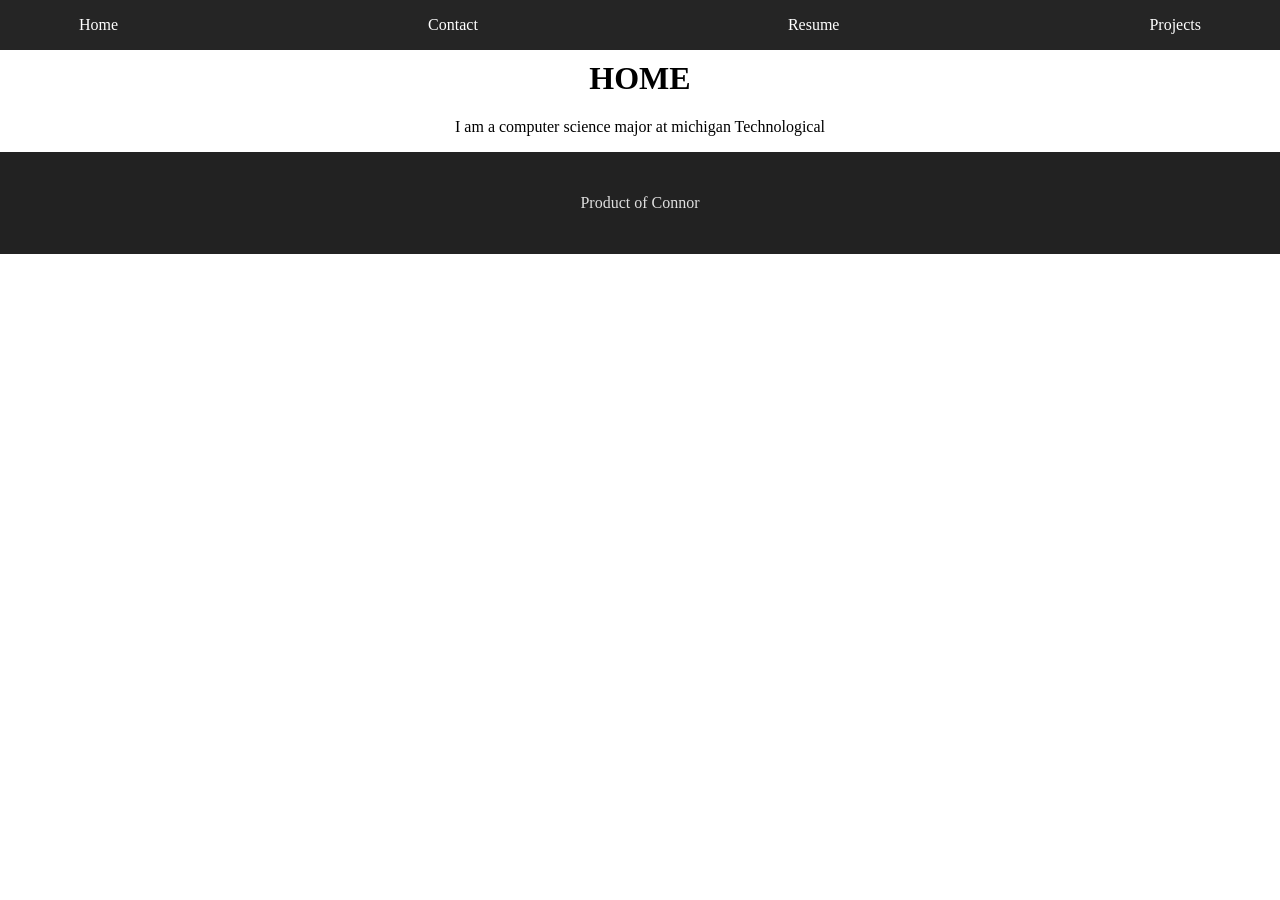
==== index.html @ dc6fc951 "placed all files in correct locations" ====
<!DOCTYPE html>
<html lang="en-US">
  <head>
    <meta charset="utf-8" />
    <meta name="author" content="Connor Fleser" />
    <meta name="description" content="Portfolio of projects for Computer Science Major: Connor Fleser. Current undergraduate student at Michigan Technological University">
    <title>Connor Fleser Home</title>
    <link rel="stylesheet" href="Stylesheet.css">
    <script src="indexJS.js" defer></script>
  </head>
  <body>
    <header>
    </header>
    <nav>
      <ul>
        <li id="navButton"><a href="index.html" title="Home">Home</a></li>
        <li id=><a href="contact/contact.html" title="Reach out">Contact</a></li>
        <li><a href="resume/resume.html" title="My resume and experience">Resume</a></li>
        <li><a href="projects/projects.html" title="My resume and experience">Projects</a></li>
      </ul>
    </nav>
    <main>
      <!-- <img src="homeBackground.png" alt="picture of HTML code"> -->
      <h1 ><b>HOME</b></h1>
      <p>I am a computer science major at michigan Technological</p>
    </main>
    <footer>
      <p>Product of Connor</p>
    </footer>
  </body>
</html>
---- Stylesheet.css ----
body{
    background-color:rgb(255, 255, 255);
    margin:0px;
    border:0px;
    padding:0px;
    -ms-overflow-style: none;
    scrollbar-width:none;
    
}

::-webkit-scrollbar{
    display:none;
}


header {
    background-color:#323e81;
    color:rgb(255, 255, 255);
    position:fixed;
    border-width:0px;
    width:100vw;

}

nav { 
    background-color:rgb(37, 37, 37);
    color:rgb(255, 255, 255);
    position:fixed;
    top:0px;
    /* border-width:0px; */
    width:100vw;
    /* border:0px; */
    list-style:none; 
    text-align:center;

}



a {
    text-decoration:none;

}

nav a{
    padding:10px 15px 10px 15px;
    border-radius: 10px;
    color: rgb(255, 255, 255);
}

nav a:hover{
    background-color:rgb(75, 75, 75)
}
nav li{
    display:inline;
    padding-left:5vw;
    padding-right:5vw;
    
}

nav ul{
    padding:0px;
    width:100vw;
    display:flex;
    justify-content:space-between;
}

main{
    margin-top:60px;
    text-align:center;
    list-style:none;
}

main ul{
    padding:0;
    width:50vw;
    display:flex;
    padding-left:20vw;
    
    /* justify-content:space-between; */
    
}

main li{
    display:inline;
    padding-left:5vw;
    padding-right:5vw;
    
}

div.download{
    box-shadow: 0px 0px 10px 2px grey;
    text-align:center;
    width:20vw;
    color:white;
    background-color:rgb(226, 226, 226);
    border-radius:5px 5px 5px 5px;
}

div a{
    color:rgb(0, 0, 0);
    
}

div.download:hover{
    background-color:rgb(218, 218, 218);
}


iframe{

    width:55vw;
    
    box-shadow: 0px 0px 20px 10px grey;
    margin-left: 22.5vw;
    margin-right:22.5vw;
    height:max-content;
    scrollbar-width:0;
    height:1100px;
    

}

img{
    width:100vw;

}

footer{
    background-color:rgb(34, 34, 34);
    color:rgb(223, 223, 223);
    padding:2vw 0vw 2vw 0vw;
    bottom:0;
    width:100vw;
    vertical-align:center;
    text-align: center;
    

}
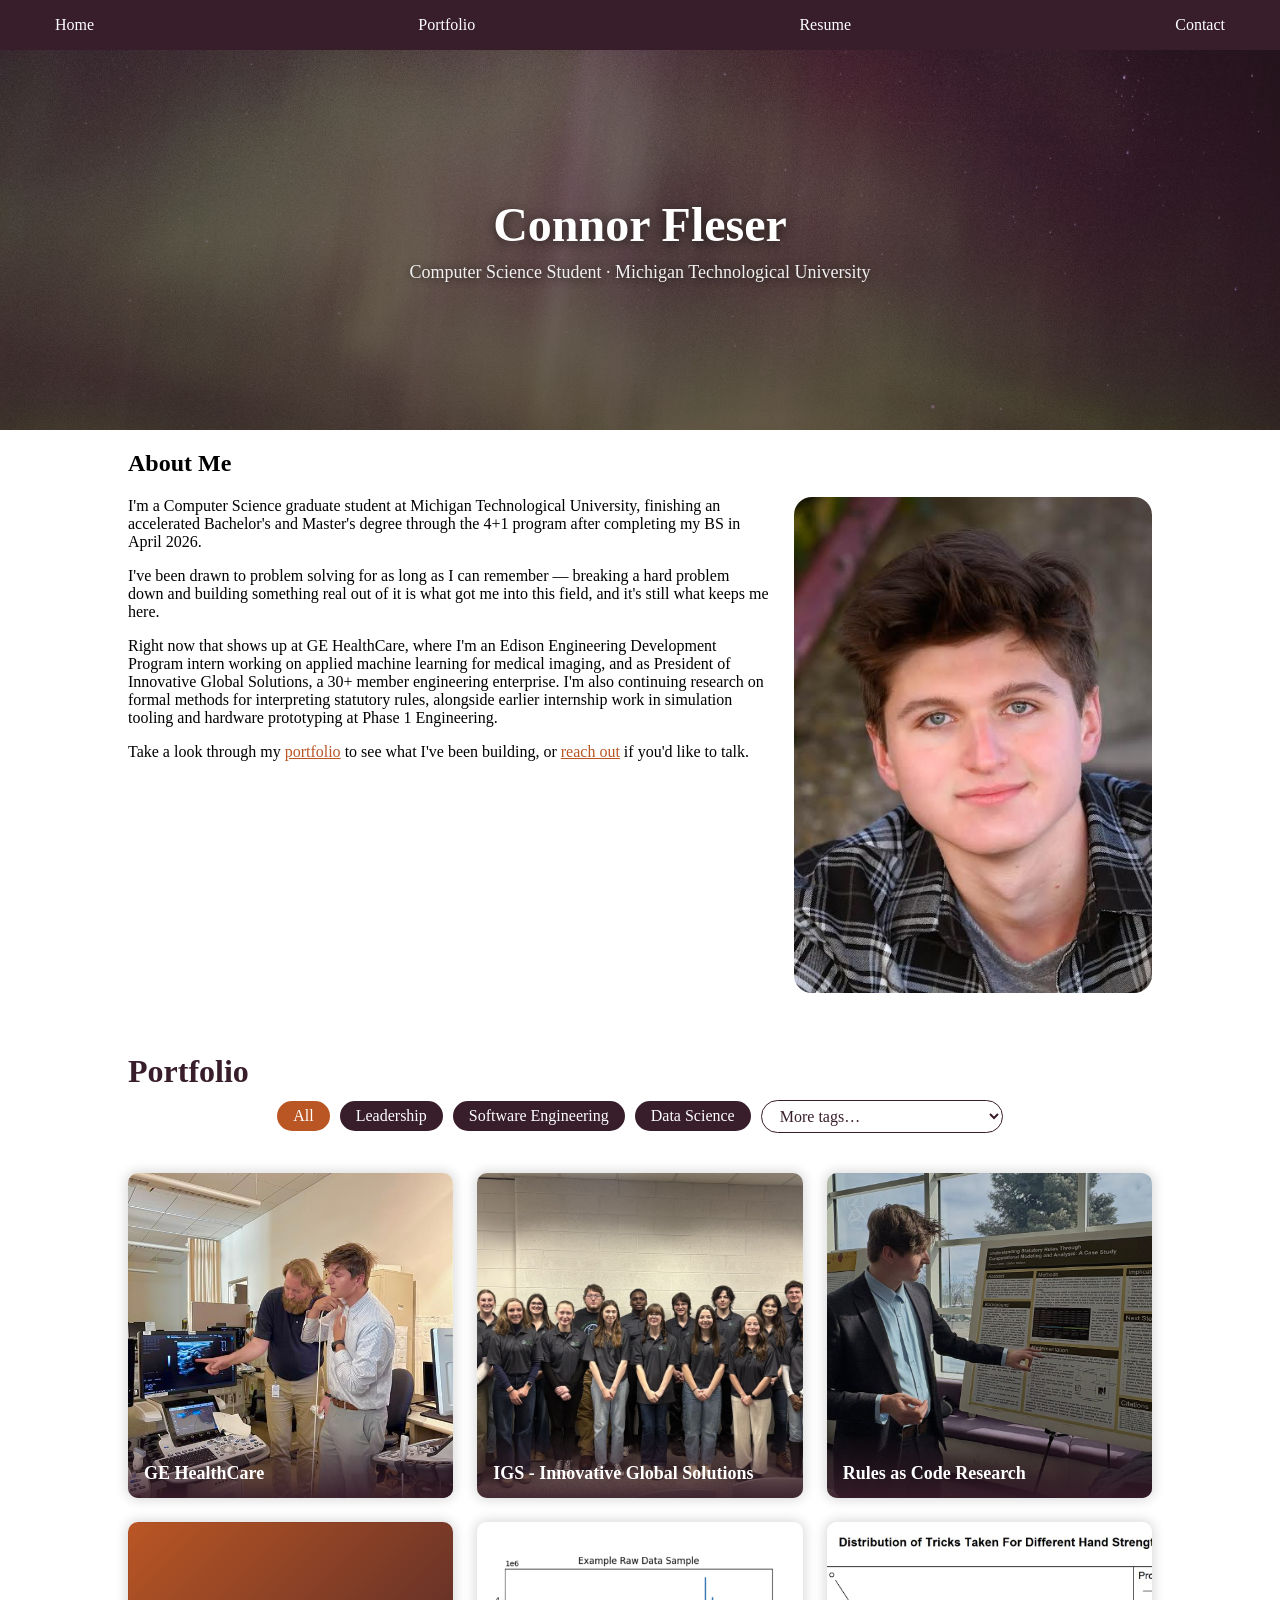
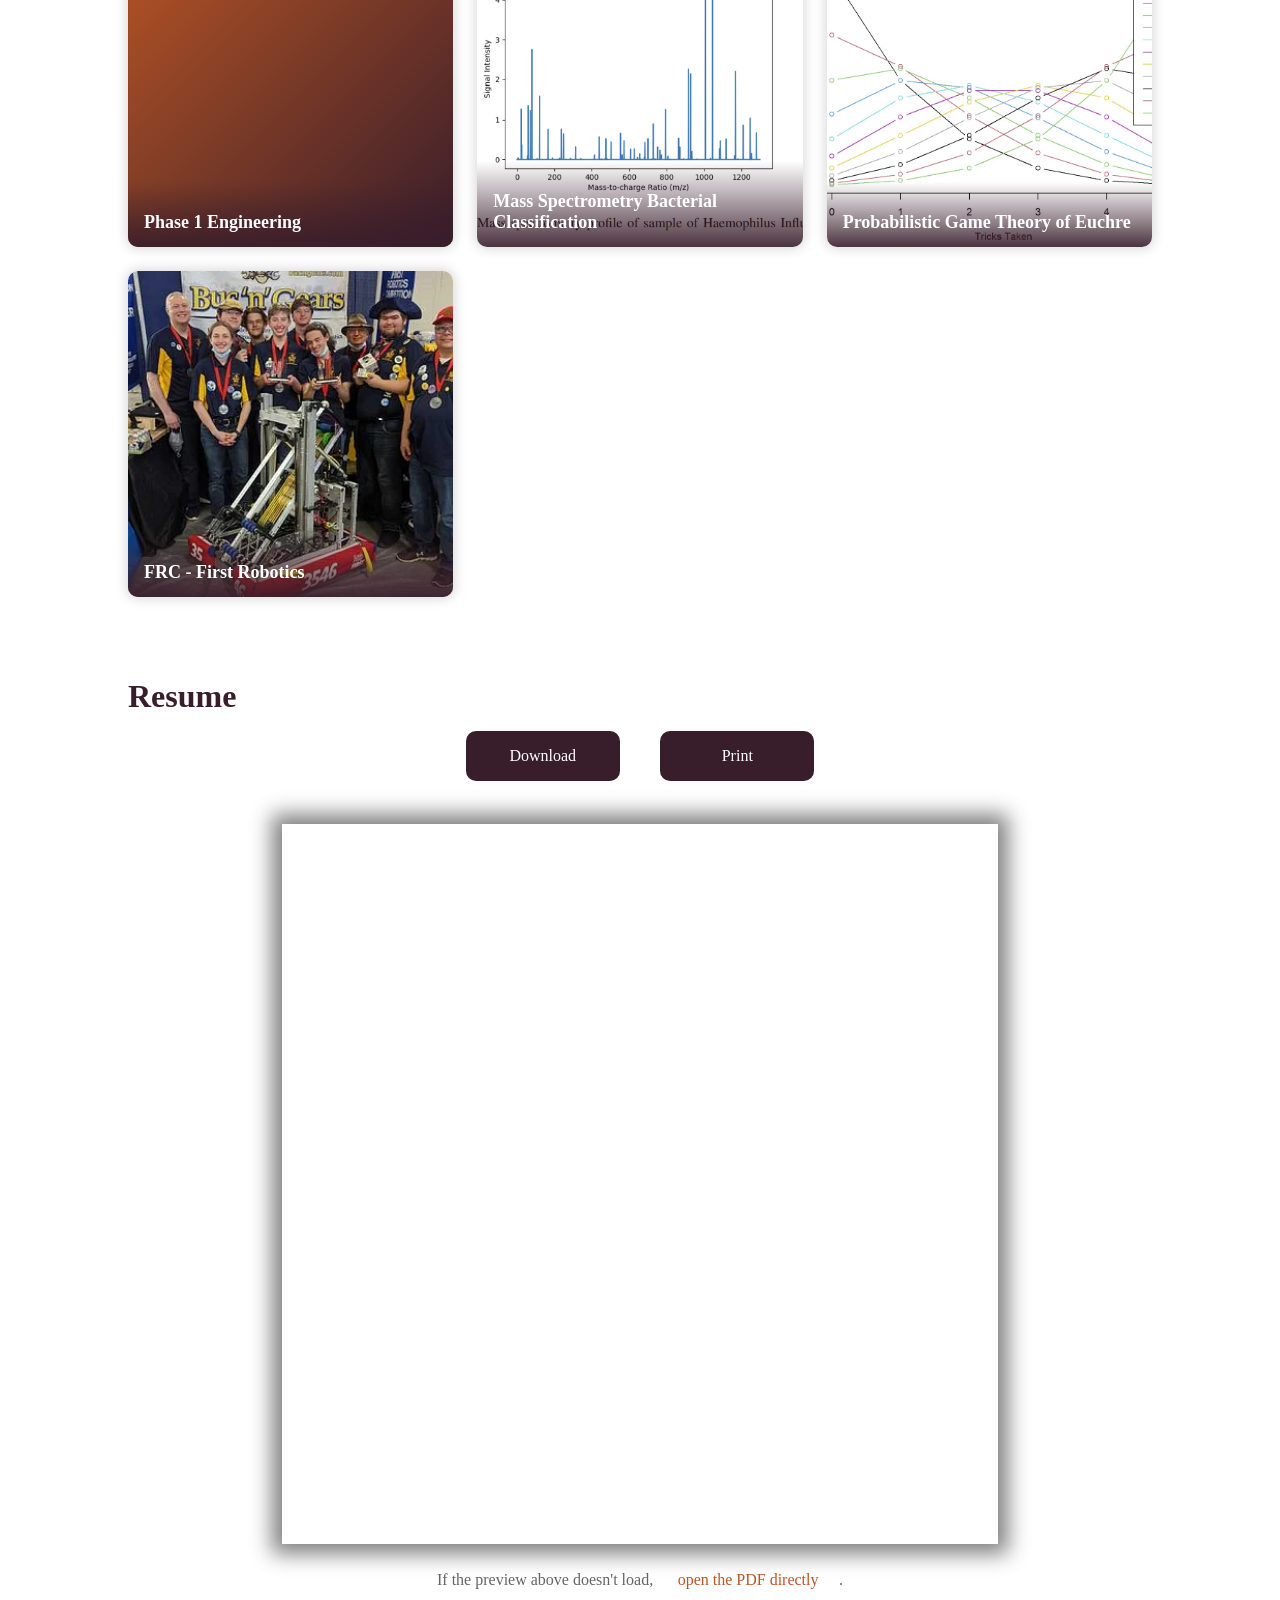
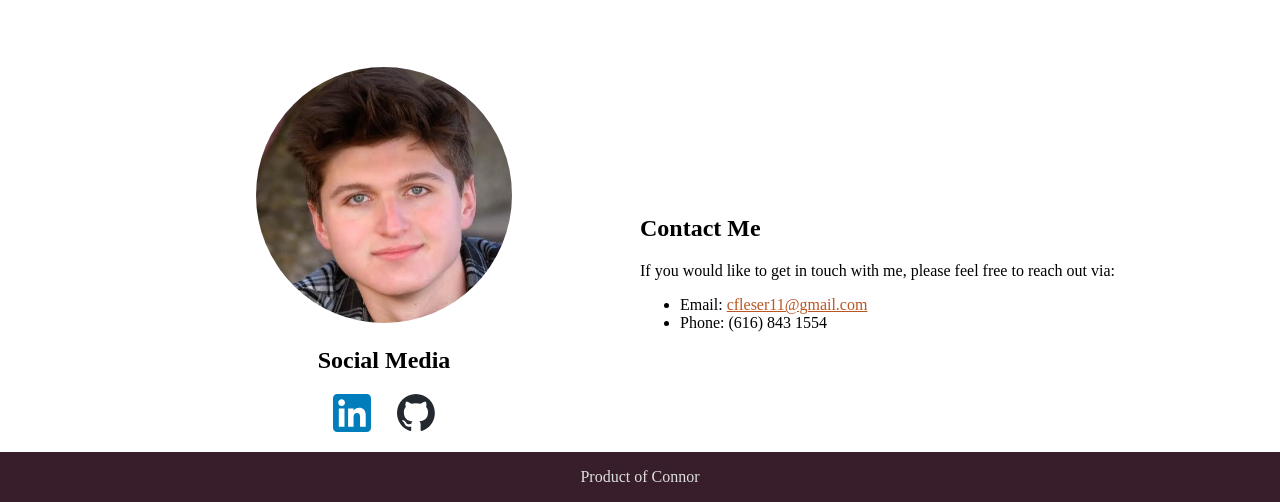
==== commit 4eae82c7: "Redesign into single-page site with filterable project grid Major overhaul on top of the initial bug" ====
--- a/index.html
+++ b/index.html
@@ -1,31 +1,114 @@
 <!DOCTYPE html>
 <html lang="en-US">
-  <head>
-    <meta charset="utf-8" />
-    <meta name="author" content="Connor Fleser" />
-    <meta name="description" content="Portfolio of projects for Computer Science Major: Connor Fleser. Current undergraduate student at Michigan Technological University">
-    <title>Connor Fleser Home</title>
-    <link rel="stylesheet" href="Stylesheet.css">
-    <script src="indexJS.js" defer></script>
-  </head>
-  <body>
-    <header>
-    </header>
-    <nav>
+
+<head>
+  <meta charset="utf-8" />
+  <meta name="viewport" content="width=device-width, initial-scale=1" />
+  <meta name="author" content="Connor Fleser" />
+  <meta name="description" content="Personal portfolio site for Connor Fleser, a Computer Science graduate student at Michigan Technological University, showcasing software engineering, machine learning, and research projects." />
+  <meta name="google-site-verification" content="c_oN0fYdQOgX3zfJrav4MjXg7mTwmKVMsnmQQGpclFg" />
+  <title>Connor Fleser | Portfolio</title>
+  <link rel="icon" href="images/logo.png" type="image/png">
+  <link rel="stylesheet" href="styles/variables.css">
+  <link rel="stylesheet" href="styles/main.css">
+  <link rel="stylesheet" href="styles/home.css">
+  <link rel="stylesheet" href="styles/portfolio.css">
+  <link rel="stylesheet" href="styles/resume.css">
+  <link rel="stylesheet" href="styles/contact.css">
+  <script src="components/header.js" type="text/javascript" defer></script>
+  <script src="components/footer.js" type="text/javascript" defer></script>
+  <script src="components/scrollReveal.js" defer></script>
+  <script src="portfolio/portfolioJS.js" defer></script>
+</head>
+
+<body>
+  <header-component></header-component>
+  <section class="hero">
+    <div class="hero-content">
+      <h1>Connor Fleser</h1>
+      <p class="hero-tagline">Computer Science Student &middot; Michigan Technological University</p>
+    </div>
+  </section>
+  <div class="page-content">
+    <section id="home">
+      <div id="home-text" class="reveal">
+        <h2>About Me</h2>
+
+        <div id="home-img">
+          <img src="images/portrait.jpeg" alt="Portrait of Connor Fleser">
+        </div>
+
+        <p>I'm a Computer Science graduate student at Michigan Technological University, finishing an
+          accelerated Bachelor's and Master's degree through the 4+1 program after completing my BS in
+          April 2026.</p>
+
+        <p>I've been drawn to problem solving for as long as I can remember &mdash; breaking a hard problem
+          down and building something real out of it is what got me into this field, and it's still what
+          keeps me here.</p>
+
+        <p>Right now that shows up at GE HealthCare, where I'm an Edison Engineering Development Program
+          intern working on applied machine learning for medical imaging, and as President of Innovative
+          Global Solutions, a 30+ member engineering enterprise. I'm also continuing research on formal
+          methods for interpreting statutory rules, alongside earlier internship work in simulation
+          tooling and hardware prototyping at Phase 1 Engineering.</p>
+
+        <p>Take a look through my <a href="#portfolio">portfolio</a> to see what I've been building, or
+          <a href="#contact">reach out</a> if you'd like to talk.</p>
+      </div>
+    </section>
+
+    <section id="portfolio">
+      <h1 class="reveal">Portfolio</h1>
+      <div id="portfolio-filters"></div>
+      <div id="portfolio-grid"></div>
+    </section>
+
+    <section id="resume">
+      <h1 class="reveal">Resume</h1>
       <ul>
-        <li id="navButton"><a href="index.html" title="Home">Home</a></li>
-        <li id=><a href="contact/contact.html" title="Reach out">Contact</a></li>
-        <li><a href="resume/resume.html" title="My resume and experience">Resume</a></li>
-        <li><a href="projects/projects.html" title="My resume and experience">Projects</a></li>
+        <a href="resume/FleserConnorResume.pdf" download><li><p>Download</p></li></a>
+        <a href="resume/FleserConnorResume.pdf"><li><p>Print</p></li></a>
       </ul>
-    </nav>
-    <main>
-      <!-- <img src="homeBackground.png" alt="picture of HTML code"> -->
-      <h1 ><b>HOME</b></h1>
-      <p>I am a computer science major at michigan Technological</p>
-    </main>
-    <footer>
-      <p>Product of Connor</p>
-    </footer>
-  </body>
-</html>+      <iframe src="resume/FleserConnorResume.pdf" title="Connor Fleser's resume"></iframe>
+      <p class="resume-fallback">If the preview above doesn't load, <a href="resume/FleserConnorResume.pdf">open the PDF directly</a>.</p>
+    </section>
+
+    <section id="contact">
+      <div id="contact-left" class="reveal">
+        <img src="images/portrait-contact.jpeg" id="contact-img" alt="Portrait of Connor Fleser">
+        <div id="media">
+          <h2>Social Media</h2>
+          <ul class="media">
+            <li class="media"><a href="https://www.linkedin.com/in/connor-fleser/"><img src="images/linkedin.svg" alt="Linkedin" class="media"></a></li>
+            <li class="media"><a href="https://github.com/Fleser11"><img src="images/github.svg" alt="Github" class="media"></a></li>
+          </ul>
+        </div>
+      </div>
+      <div id="contact-right" class="reveal">
+        <h2>Contact Me</h2>
+        <p>If you would like to get in touch with me, please feel free to reach out via:</p>
+        <ul>
+          <li>Email: <a href="mailto:cfleser11@gmail.com">cfleser11@gmail.com</a></li>
+          <li>Phone: (616) 843 1554</li>
+        </ul>
+      </div>
+    </section>
+  </div>
+  <footer-component></footer-component>
+
+  <div id="portfolio-modal" class="portfolio-modal" hidden>
+    <div class="portfolio-modal-backdrop"></div>
+    <div class="portfolio-modal-panel">
+      <button class="portfolio-modal-close" aria-label="Close">&times;</button>
+      <div class="portfolio-modal-content"></div>
+    </div>
+  </div>
+
+  <script>
+    document.addEventListener("DOMContentLoaded", () => {
+      loadEntries();
+    });
+  </script>
+</body>
+
+</html>
--- a/styles/variables.css
+++ b/styles/variables.css
@@ -0,0 +1,18 @@
+:root {
+    /* Brand palette */
+    --color-cream: #fcde9c;
+    --color-orange: #ffa552;
+    --color-rust: #ba5624;
+    --color-plum: #381d2a;
+    --color-sage: #c4d6b0;
+
+    /* Semantic roles */
+    --color-dark: var(--color-plum);
+    --color-primary: var(--color-rust);
+    --color-primary-hover: var(--color-orange);
+    --color-accent-light: var(--color-cream);
+    --color-accent-soft: var(--color-sage);
+    --text-color: var(--color-plum);
+
+    --bar-color: var(--color-plum);
+}
--- a/styles/main.css
+++ b/styles/main.css
@@ -0,0 +1,117 @@
+html {
+    scroll-behavior: smooth;
+}
+
+html, body{
+    background-color:rgb(255, 255, 255);
+    margin:0px;
+    border:0px;
+    padding:0px;
+    -ms-overflow-style: none;
+    scrollbar-width:none;
+    height: 100%;
+    display: flex;
+    flex-direction: column;
+}
+
+::-webkit-scrollbar{
+    display:none;
+}
+
+header-component {
+    display: block;
+}
+
+footer-component {
+    display: block;
+}
+
+
+.page-content {
+    flex: 1;
+    display: flex;
+    flex-direction: column;
+}
+
+.page-content > section {
+    justify-content: flex-start;
+    display: flex;
+    list-style: none;
+    padding-left: 10vw;
+    padding-right: 10vw;
+    width: 80vw;
+    scroll-margin-top: 70px;
+}
+
+h1{
+    font-size: 32px;
+    margin: 0;
+    padding: 0;
+    color: var(--text-color);
+}
+
+a {
+    color: var(--color-rust);
+}
+
+@keyframes fade-in-up {
+    from {
+        opacity: 0;
+        transform: translateY(16px);
+    }
+    to {
+        opacity: 1;
+        transform: translateY(0);
+    }
+}
+
+.reveal {
+    opacity: 0;
+    transform: translateY(24px);
+    transition: opacity 0.6s ease, transform 0.6s ease;
+}
+
+.reveal.visible {
+    opacity: 1;
+    transform: translateY(0);
+}
+
+@media (prefers-reduced-motion: reduce) {
+    html {
+        scroll-behavior: auto;
+    }
+
+    *, *::before, *::after {
+        animation: none !important;
+        transition-duration: 0.001ms !important;
+    }
+
+    .reveal {
+        opacity: 1 !important;
+        transform: none !important;
+    }
+}
+
+/* main ul{
+    padding:0;
+    width:50vw;s
+    display:flex;
+    padding-left:20vw;
+
+    /* justify-content:space-between; 
+    
+} 
+
+main li{
+    display:inline;
+    padding-left:5vw;
+    padding-right:5vw;
+    
+} */
+
+
+
+
+
+
+
--- a/styles/home.css
+++ b/styles/home.css
@@ -0,0 +1,59 @@
+
+.hero {
+    width: 100vw;
+    min-height: 380px;
+    display: flex;
+    align-items: center;
+    justify-content: center;
+    text-align: center;
+    background-image:
+        linear-gradient(rgba(56, 29, 42, 0.55), rgba(56, 29, 42, 0.70)),
+        url("../images/aurora-banner.jpeg");
+    background-size: cover;
+    background-position: center;
+    box-sizing: border-box;
+    padding: 2rem 1rem;
+}
+
+.hero-content {
+    animation: fade-in-up 0.8s ease both;
+}
+
+.hero-content h1 {
+    margin: 0 0 10px 0;
+    font-size: 48px;
+    color: white;
+    text-shadow: 0 2px 12px rgba(0, 0, 0, 0.6);
+}
+
+.hero-tagline {
+    margin: 0;
+    font-size: 18px;
+    color: rgb(240, 240, 240);
+    text-shadow: 0 1px 8px rgba(0, 0, 0, 0.6);
+}
+
+#home {
+    display: block;
+}
+
+h1 {
+    margin: 4% 0 0 0;
+}
+
+#home-text {
+    text-align: left;
+}
+
+#home-img {
+    float: right;
+    width: 35%;
+    margin: 0 0 15px 25px;
+}
+
+#home-img img {
+    width: 100%;
+    height: auto;
+    border-radius: 2vh;
+}
+
--- a/styles/portfolio.css
+++ b/styles/portfolio.css
@@ -0,0 +1,239 @@
+#portfolio {
+    flex-direction: column;
+}
+
+#portfolio-filters {
+    margin: 10px 0 30px 0;
+}
+
+.filter-chip-row {
+    display: flex;
+    flex-wrap: wrap;
+    gap: 10px;
+    justify-content: center;
+    align-items: center;
+    margin-bottom: 10px;
+}
+
+.active-extra-row {
+    display: flex;
+    flex-wrap: wrap;
+    gap: 8px;
+    justify-content: center;
+}
+
+.filter-chip {
+    font: inherit;
+    padding: 6px 16px;
+    border-radius: 20px;
+    border: none;
+    background-color: var(--color-plum);
+    color: white;
+    cursor: pointer;
+    transition: background-color 0.2s ease, transform 0.15s ease;
+}
+
+.filter-chip:hover {
+    background-color: var(--color-rust);
+    transform: translateY(-1px);
+}
+
+.filter-chip.active {
+    background-color: var(--color-rust);
+}
+
+.filter-chip.removable {
+    display: inline-flex;
+    align-items: center;
+    gap: 6px;
+}
+
+.remove-x {
+    font-weight: bold;
+}
+
+.filter-dropdown {
+    font: inherit;
+    padding: 6px 14px;
+    border-radius: 20px;
+    border: 1px solid var(--color-plum);
+    background-color: white;
+    color: var(--color-plum);
+    cursor: pointer;
+}
+
+#portfolio-grid {
+    display: grid;
+    grid-template-columns: repeat(3, 1fr);
+    gap: 24px;
+    padding-bottom: 40px;
+}
+
+@media (max-width: 900px) {
+    #portfolio-grid {
+        grid-template-columns: repeat(2, 1fr);
+    }
+}
+
+@media (max-width: 600px) {
+    #portfolio-grid {
+        grid-template-columns: 1fr;
+    }
+}
+
+.portfolio-card {
+    position: relative;
+    aspect-ratio: 1 / 1;
+    font: inherit;
+    text-align: left;
+    background: none;
+    border: none;
+    border-radius: 10px;
+    box-shadow: 0px 0px 12px 2px rgba(0, 0, 0, 0.15);
+    cursor: pointer;
+    overflow: hidden;
+    padding: 0;
+    transition: transform 0.15s ease, box-shadow 0.15s ease;
+    animation: fade-in-up 0.5s ease both;
+}
+
+.portfolio-card:hover {
+    transform: translateY(-4px);
+    box-shadow: 0px 6px 20px 2px rgba(0, 0, 0, 0.3);
+}
+
+.portfolio-card-media {
+    position: absolute;
+    inset: 0;
+    background-size: cover;
+    background-position: center;
+    transition: transform 0.3s ease;
+}
+
+.portfolio-card:hover .portfolio-card-media {
+    transform: scale(1.05);
+}
+
+.portfolio-card-placeholder {
+    background-image: linear-gradient(135deg, var(--color-rust) 0%, var(--color-plum) 100%);
+}
+
+.portfolio-card-title {
+    position: absolute;
+    left: 0;
+    right: 0;
+    bottom: 0;
+    padding: 30px 16px 14px 16px;
+    font-weight: bold;
+    font-size: 18px;
+    color: white;
+    background: linear-gradient(to top, rgba(56, 29, 42, 0.9) 0%, rgba(56, 29, 42, 0) 100%);
+}
+
+.portfolio-modal {
+    position: fixed;
+    inset: 0;
+    z-index: 100;
+    display: flex;
+    align-items: center;
+    justify-content: center;
+    opacity: 0;
+    transition: opacity 0.2s ease;
+}
+
+.portfolio-modal.open {
+    opacity: 1;
+}
+
+.portfolio-modal[hidden] {
+    display: none;
+}
+
+.portfolio-modal-backdrop {
+    position: absolute;
+    inset: 0;
+    background: rgba(0, 0, 0, 0.6);
+}
+
+.portfolio-modal-panel {
+    position: relative;
+    display: flex;
+    flex-direction: column;
+    background: white;
+    max-width: 700px;
+    width: 90vw;
+    max-height: 85vh;
+    border-radius: 10px;
+    padding: 40px 4% 3% 4%;
+    box-shadow: 0px 0px 30px 5px rgba(0, 0, 0, 0.4);
+    box-sizing: border-box;
+    transform: scale(0.96);
+    transition: transform 0.2s ease;
+}
+
+.portfolio-modal.open .portfolio-modal-panel {
+    transform: scale(1);
+}
+
+.portfolio-modal-close {
+    position: absolute;
+    top: 8px;
+    right: 16px;
+    z-index: 2;
+    font-size: 28px;
+    line-height: 1;
+    background: none;
+    border: none;
+    cursor: pointer;
+    color: var(--color-plum);
+    transition: color 0.15s ease;
+}
+
+.portfolio-modal-close:hover {
+    color: var(--color-rust);
+}
+
+.portfolio-modal-content {
+    flex: 1 1 auto;
+    min-height: 0;
+    overflow-y: auto;
+}
+
+body.modal-open {
+    overflow: hidden;
+}
+
+.portfolio-body img {
+    max-width: 100%;
+}
+
+.tag-list,
+.link-list {
+    list-style: none;
+    display: flex;
+    flex-wrap: wrap;
+    margin: 0;
+    padding-inline-start: 0px;
+}
+
+.tag-list li,
+.link-list li {
+    padding: 2px 10px;
+    margin: 2px 5px 2px 0;
+    border-radius: 20px;
+    background-color: var(--color-plum);
+    color: white;
+}
+
+.link-list li {
+    background-color: var(--color-rust);
+}
+
+.link-list a {
+    text-decoration: none;
+    color: white;
+}
+
+.no-links {
+    color: rgb(100, 100, 100);
+}
--- a/styles/resume.css
+++ b/styles/resume.css
@@ -0,0 +1,51 @@
+#resume {
+    flex-direction: column;
+}
+
+#resume iframe {
+    width: 70%;
+    height: 80vh;
+    margin: 3vh auto;
+    box-shadow: 0px 0px 20px 10px grey;
+    border: none;
+    display: block;
+}
+
+#resume .resume-fallback {
+    text-align: center;
+    margin: 0 0 3vh 0;
+    color: rgb(100, 100, 100);
+}
+
+#resume ul {
+    list-style: none;
+    display: flex;
+    justify-content: center;
+    padding-inline-start: 0;
+}
+
+#resume li {
+    background-color: var(--bar-color);
+    width: 12vw;
+    border-radius: 10px;
+    text-align: center;
+    align-content: center;
+}
+
+#resume a {
+    margin: 0 2% 0 2%;
+    text-decoration: none;
+}
+
+#resume a li {
+    text-decoration: none;
+    color: white;
+}
+
+#resume a li:hover {
+    background-color: var(--color-rust);
+}
+
+#resume a li:active {
+    background-color: var(--color-orange);
+}
--- a/styles/contact.css
+++ b/styles/contact.css
@@ -0,0 +1,48 @@
+/* 
+main{
+    justify-content:space-between;
+    
+} */
+
+#contact-left{
+    width: 50%;
+}
+
+#contact-left #contact-img{
+    border-radius: 50%;
+    width: 50%;
+    margin: 10% 25% 0 25%;
+
+}
+
+#contact-left #media{
+    /* display:flex; */
+    text-align: center;
+    align-content: center;
+}
+
+
+#contact-left #media ul{
+    list-style-type: none;
+    padding: 0;
+    display: flex;
+    /* margin: 25%; */
+    justify-content: center;
+}
+
+#contact-left #media li{
+    padding: 0 1vw 0 1vw ;
+}
+
+
+
+#contact-left #media img{
+    width: 3vw;
+
+}
+
+#contact-right{
+
+    width: 50%;
+    margin-top: 20vh;
+}
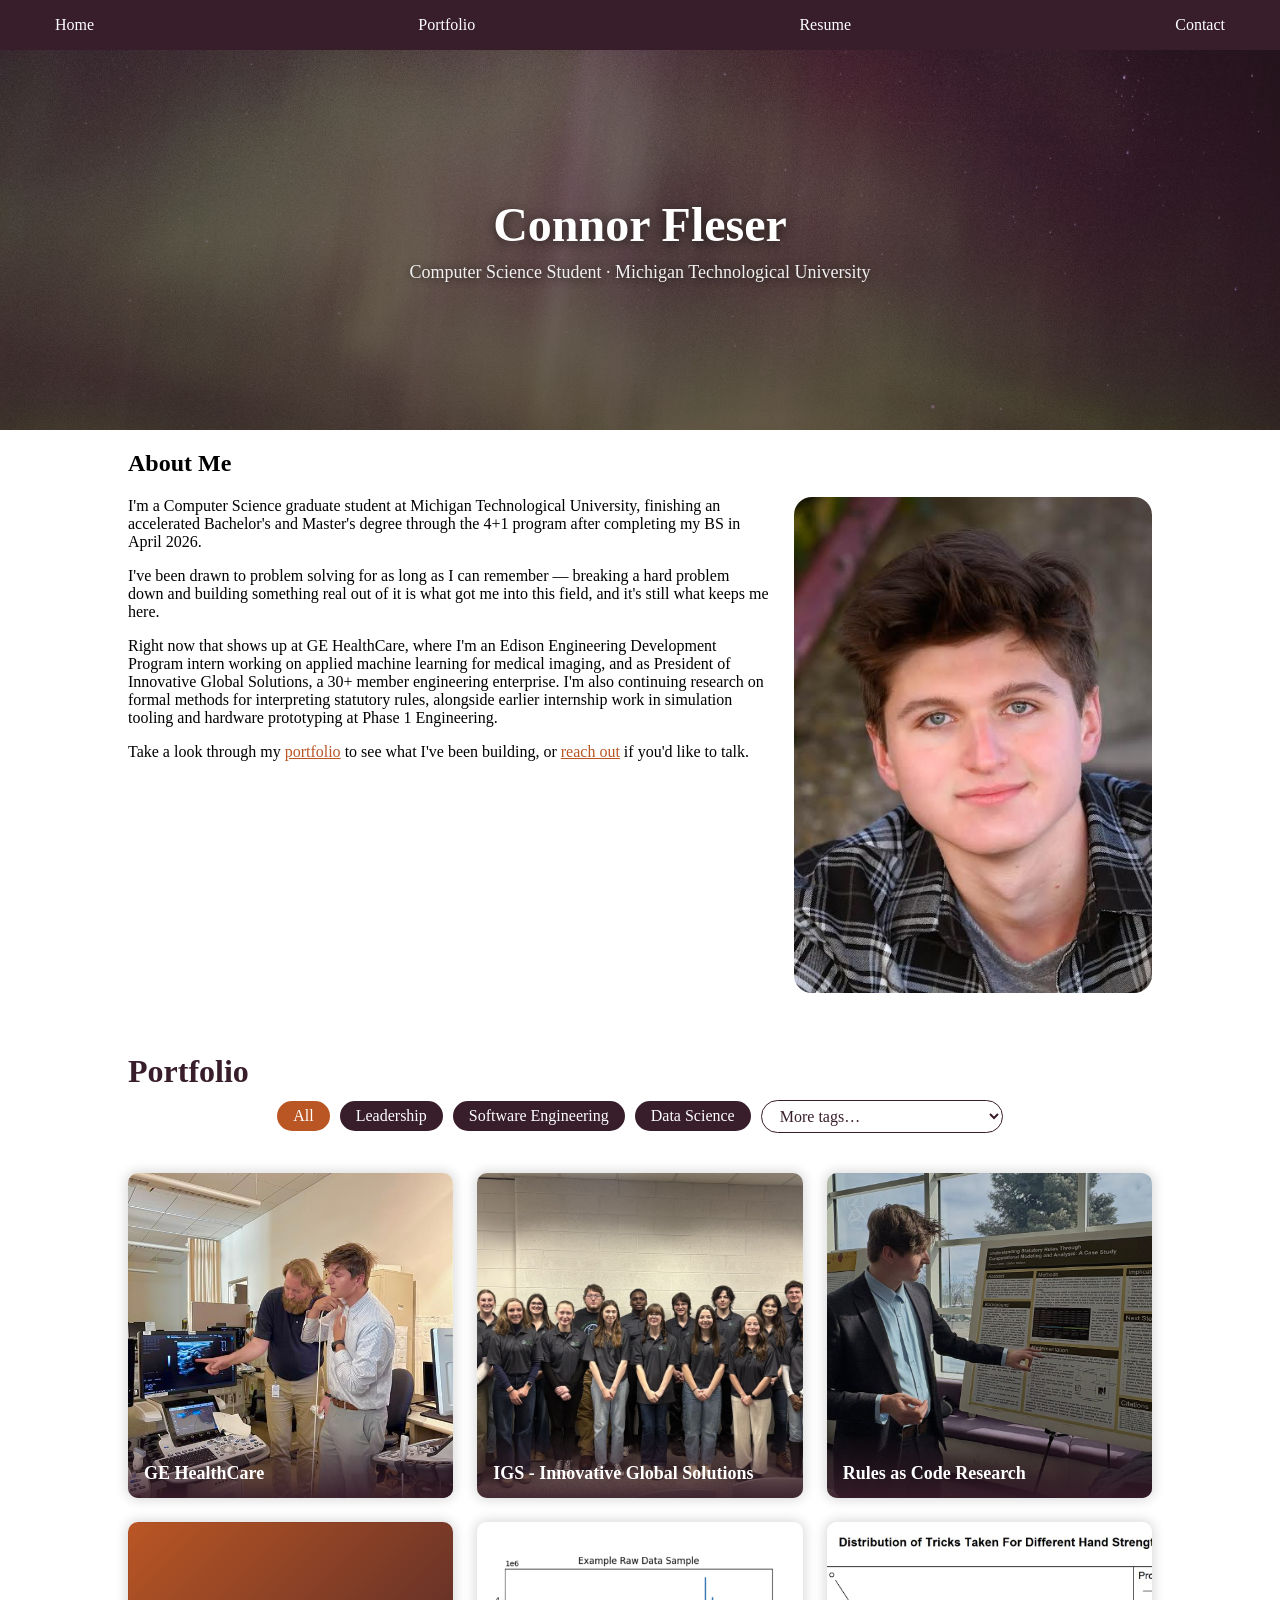
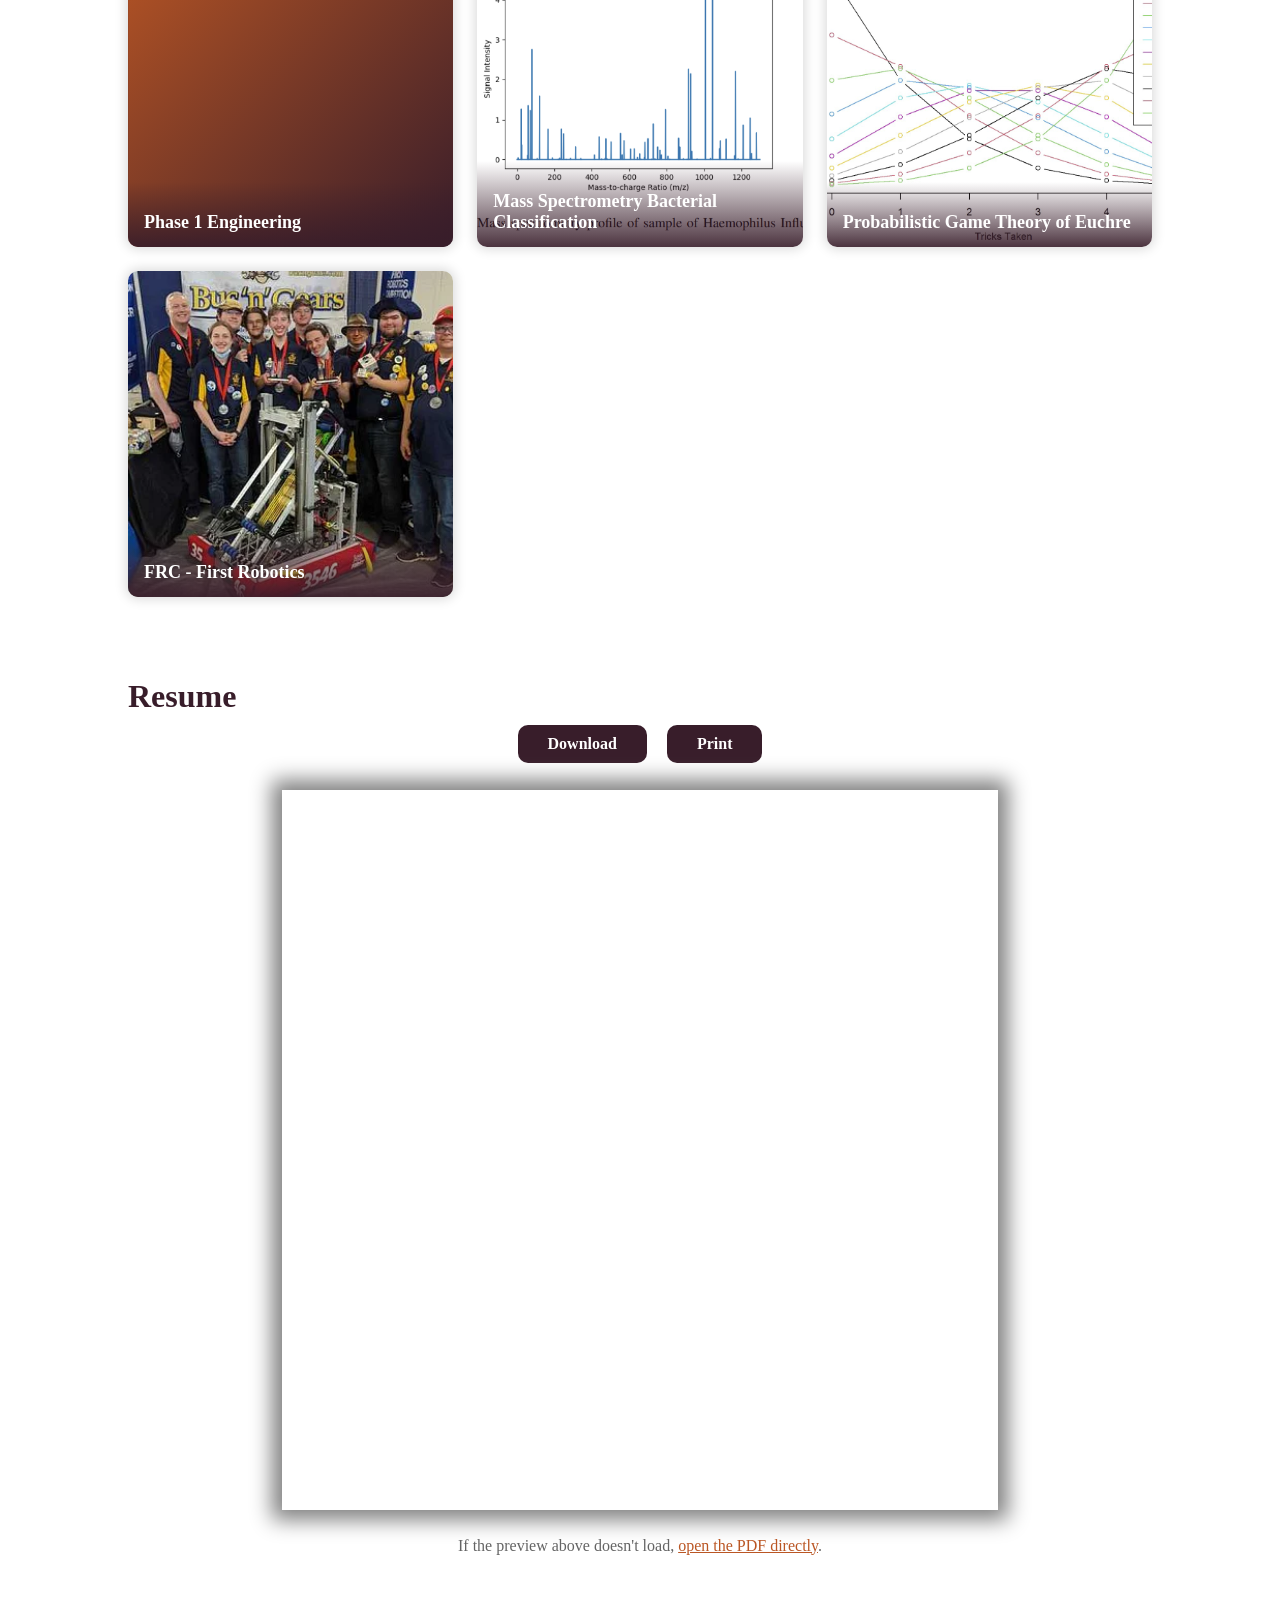
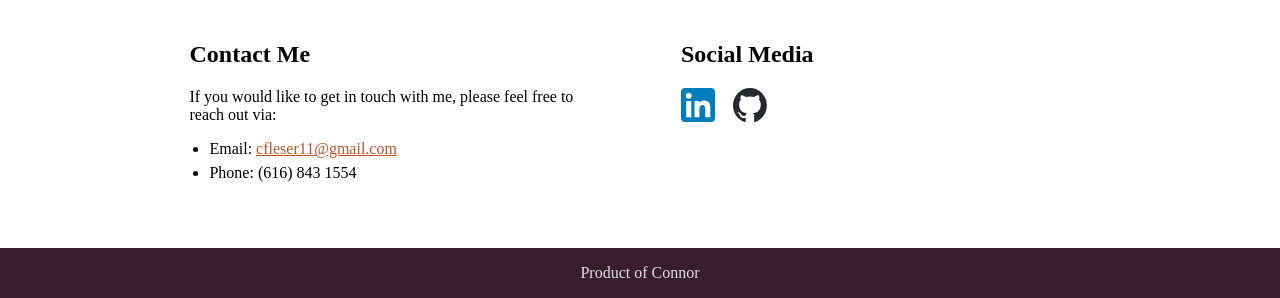
==== commit 93dd47d8: "cleaned up some display bugs" ====
--- a/index.html
+++ b/index.html
@@ -65,31 +65,28 @@
 
     <section id="resume">
       <h1 class="reveal">Resume</h1>
-      <ul>
-        <a href="resume/FleserConnorResume.pdf" download><li><p>Download</p></li></a>
-        <a href="resume/FleserConnorResume.pdf"><li><p>Print</p></li></a>
-      </ul>
+      <div class="resume-actions">
+        <a href="resume/FleserConnorResume.pdf" download class="resume-btn">Download</a>
+        <a href="resume/FleserConnorResume.pdf" target="_blank" rel="noopener" class="resume-btn">Print</a>
+      </div>
       <iframe src="resume/FleserConnorResume.pdf" title="Connor Fleser's resume"></iframe>
       <p class="resume-fallback">If the preview above doesn't load, <a href="resume/FleserConnorResume.pdf">open the PDF directly</a>.</p>
     </section>
 
     <section id="contact">
-      <div id="contact-left" class="reveal">
-        <img src="images/portrait-contact.jpeg" id="contact-img" alt="Portrait of Connor Fleser">
-        <div id="media">
-          <h2>Social Media</h2>
-          <ul class="media">
-            <li class="media"><a href="https://www.linkedin.com/in/connor-fleser/"><img src="images/linkedin.svg" alt="Linkedin" class="media"></a></li>
-            <li class="media"><a href="https://github.com/Fleser11"><img src="images/github.svg" alt="Github" class="media"></a></li>
-          </ul>
-        </div>
-      </div>
-      <div id="contact-right" class="reveal">
+      <div id="contact-info" class="reveal">
         <h2>Contact Me</h2>
         <p>If you would like to get in touch with me, please feel free to reach out via:</p>
-        <ul>
+        <ul class="contact-list">
           <li>Email: <a href="mailto:cfleser11@gmail.com">cfleser11@gmail.com</a></li>
           <li>Phone: (616) 843 1554</li>
+        </ul>
+      </div>
+      <div id="contact-social" class="reveal">
+        <h2>Social Media</h2>
+        <ul class="media">
+          <li class="media"><a href="https://www.linkedin.com/in/connor-fleser/"><img src="images/linkedin.svg" alt="Linkedin" class="media"></a></li>
+          <li class="media"><a href="https://github.com/Fleser11"><img src="images/github.svg" alt="Github" class="media"></a></li>
         </ul>
       </div>
     </section>
--- a/styles/main.css
+++ b/styles/main.css
@@ -47,11 +47,11 @@
     font-size: 32px;
     margin: 0;
     padding: 0;
-    color: var(--text-color);
+    color: var(--text-color, #381d2a);
 }
 
 a {
-    color: var(--color-rust);
+    color: var(--color-rust, #ba5624);
 }
 
 @keyframes fade-in-up {
--- a/styles/portfolio.css
+++ b/styles/portfolio.css
@@ -27,19 +27,19 @@
     padding: 6px 16px;
     border-radius: 20px;
     border: none;
-    background-color: var(--color-plum);
+    background-color: var(--color-plum, #381d2a);
     color: white;
     cursor: pointer;
     transition: background-color 0.2s ease, transform 0.15s ease;
 }
 
 .filter-chip:hover {
-    background-color: var(--color-rust);
+    background-color: var(--color-rust, #ba5624);
     transform: translateY(-1px);
 }
 
 .filter-chip.active {
-    background-color: var(--color-rust);
+    background-color: var(--color-rust, #ba5624);
 }
 
 .filter-chip.removable {
@@ -56,9 +56,9 @@
     font: inherit;
     padding: 6px 14px;
     border-radius: 20px;
-    border: 1px solid var(--color-plum);
+    border: 1px solid var(--color-plum, #381d2a);
     background-color: white;
-    color: var(--color-plum);
+    color: var(--color-plum, #381d2a);
     cursor: pointer;
 }
 
@@ -115,7 +115,7 @@
 }
 
 .portfolio-card-placeholder {
-    background-image: linear-gradient(135deg, var(--color-rust) 0%, var(--color-plum) 100%);
+    background-image: linear-gradient(135deg, var(--color-rust, #ba5624) 0%, var(--color-plum, #381d2a) 100%);
 }
 
 .portfolio-card-title {
@@ -185,12 +185,12 @@
     background: none;
     border: none;
     cursor: pointer;
-    color: var(--color-plum);
+    color: var(--color-plum, #381d2a);
     transition: color 0.15s ease;
 }
 
 .portfolio-modal-close:hover {
-    color: var(--color-rust);
+    color: var(--color-rust, #ba5624);
 }
 
 .portfolio-modal-content {
@@ -221,12 +221,12 @@
     padding: 2px 10px;
     margin: 2px 5px 2px 0;
     border-radius: 20px;
-    background-color: var(--color-plum);
+    background-color: var(--color-plum, #381d2a);
     color: white;
 }
 
 .link-list li {
-    background-color: var(--color-rust);
+    background-color: var(--color-rust, #ba5624);
 }
 
 .link-list a {
--- a/styles/resume.css
+++ b/styles/resume.css
@@ -17,35 +17,27 @@
     color: rgb(100, 100, 100);
 }
 
-#resume ul {
-    list-style: none;
+.resume-actions {
     display: flex;
     justify-content: center;
-    padding-inline-start: 0;
+    gap: 20px;
+    margin-top: 10px;
 }
 
-#resume li {
-    background-color: var(--bar-color);
-    width: 12vw;
+.resume-btn {
+    background-color: var(--bar-color, #381d2a);
+    color: white;
+    text-decoration: none;
+    padding: 10px 30px;
     border-radius: 10px;
-    text-align: center;
-    align-content: center;
+    font-weight: bold;
+    transition: background-color 0.2s ease;
 }
 
-#resume a {
-    margin: 0 2% 0 2%;
-    text-decoration: none;
+.resume-btn:hover {
+    background-color: var(--color-rust, #ba5624);
 }
 
-#resume a li {
-    text-decoration: none;
-    color: white;
+.resume-btn:active {
+    background-color: var(--color-orange, #ffa552);
 }
-
-#resume a li:hover {
-    background-color: var(--color-rust);
-}
-
-#resume a li:active {
-    background-color: var(--color-orange);
-}
--- a/styles/contact.css
+++ b/styles/contact.css
@@ -1,48 +1,64 @@
-/* 
-main{
-    justify-content:space-between;
-    
-} */
-
-#contact-left{
-    width: 50%;
+#contact {
+    align-items: flex-start;
+    justify-content: center;
+    gap: 8%;
+    padding-top: 40px;
+    padding-bottom: 60px;
 }
 
-#contact-left #contact-img{
-    border-radius: 50%;
-    width: 50%;
-    margin: 10% 25% 0 25%;
-
+#contact-info,
+#contact-social {
+    width: 40%;
 }
 
-#contact-left #media{
-    /* display:flex; */
-    text-align: center;
-    align-content: center;
+.contact-list {
+    list-style: disc outside;
+    padding-left: 20px;
+    margin: 10px 0 0 0;
 }
 
-
-#contact-left #media ul{
-    list-style-type: none;
-    padding: 0;
-    display: flex;
-    /* margin: 25%; */
-    justify-content: center;
+.contact-list li {
+    display: list-item;
+    margin-bottom: 6px;
 }
 
-#contact-left #media li{
-    padding: 0 1vw 0 1vw ;
+#contact-social ul.media {
+    list-style: none;
+    padding: 0;
+    margin: 10px 0 0 0;
+    display: flex;
+    gap: 18px;
 }
 
-
-
-#contact-left #media img{
-    width: 3vw;
-
+#contact-social ul.media li {
+    padding: 0;
 }
 
-#contact-right{
+#contact-social ul.media img {
+    width: 34px;
+    height: 34px;
+    display: block;
+}
 
-    width: 50%;
-    margin-top: 20vh;
-}+@media (max-width: 700px) {
+    #contact {
+        flex-direction: column;
+        align-items: center;
+        text-align: center;
+        gap: 30px;
+    }
+
+    #contact-info,
+    #contact-social {
+        width: 100%;
+    }
+
+    .contact-list {
+        display: inline-block;
+        text-align: left;
+    }
+
+    #contact-social ul.media {
+        justify-content: center;
+    }
+}
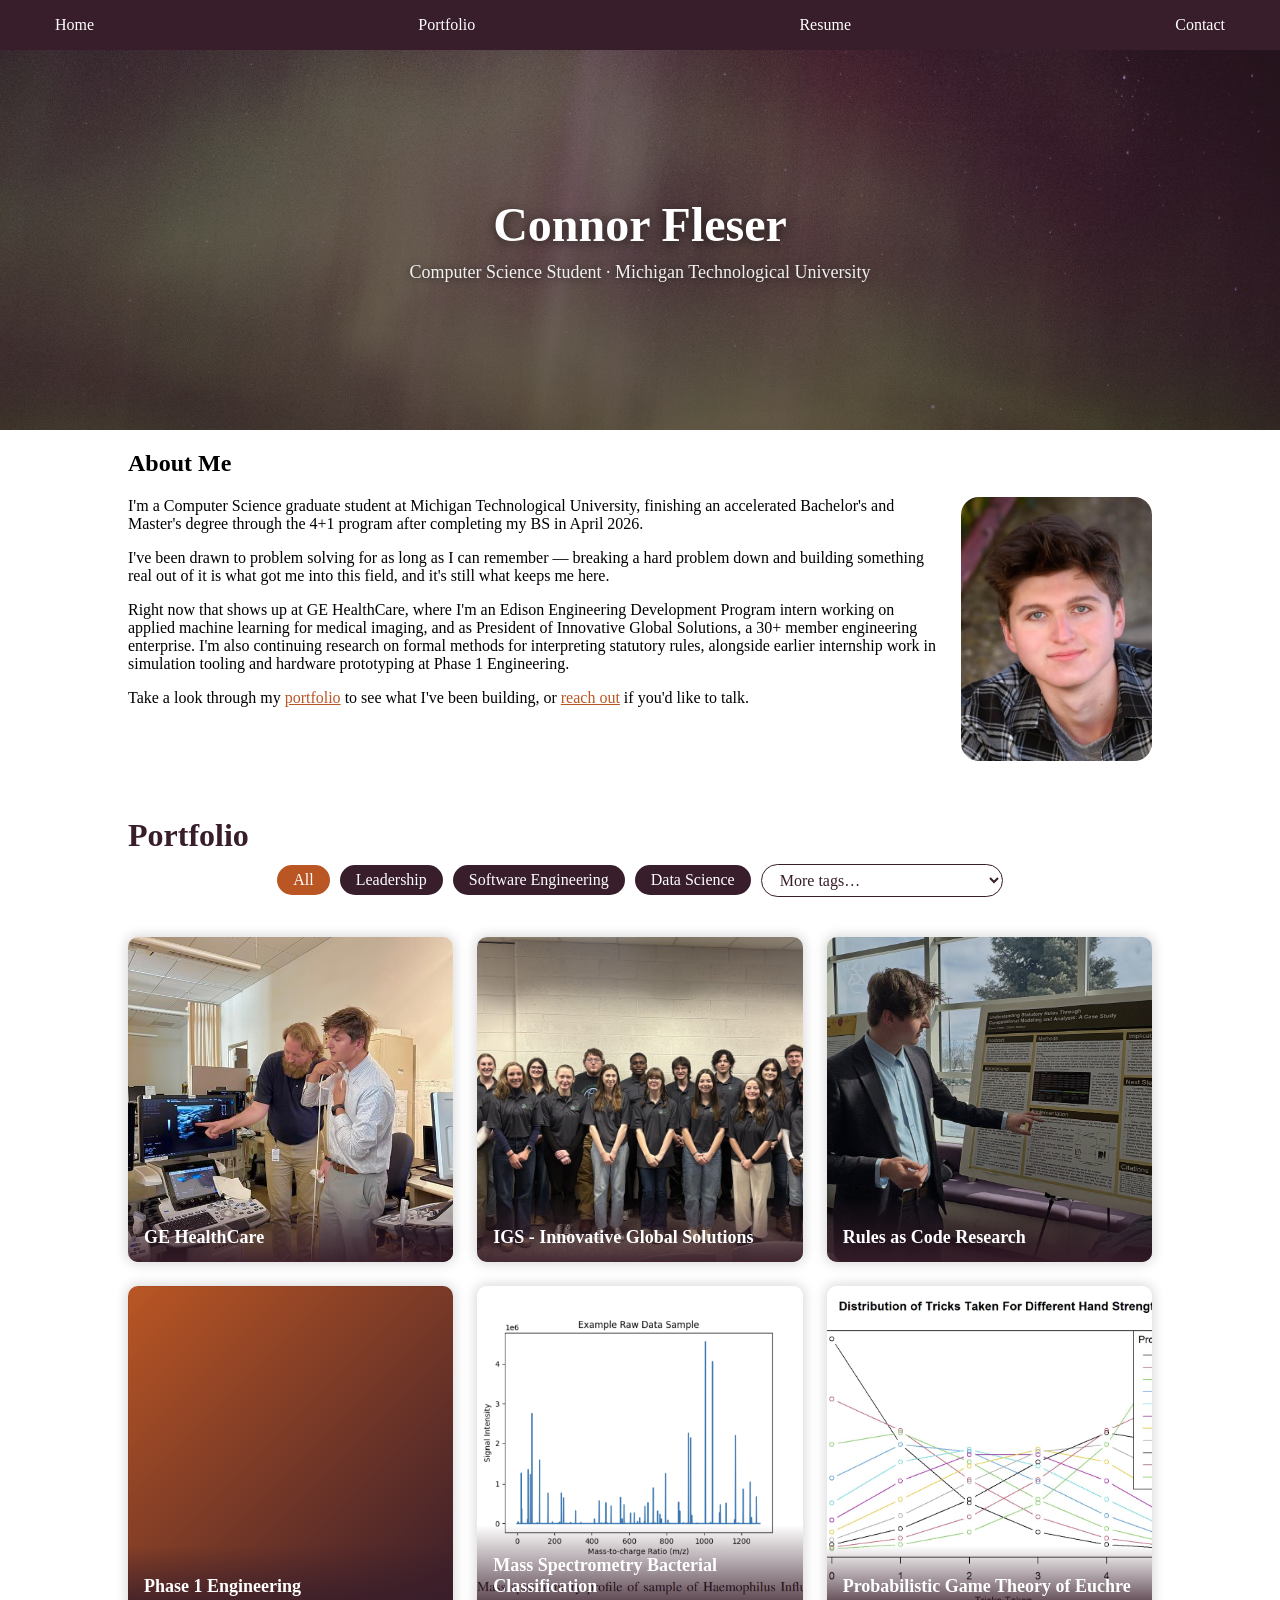
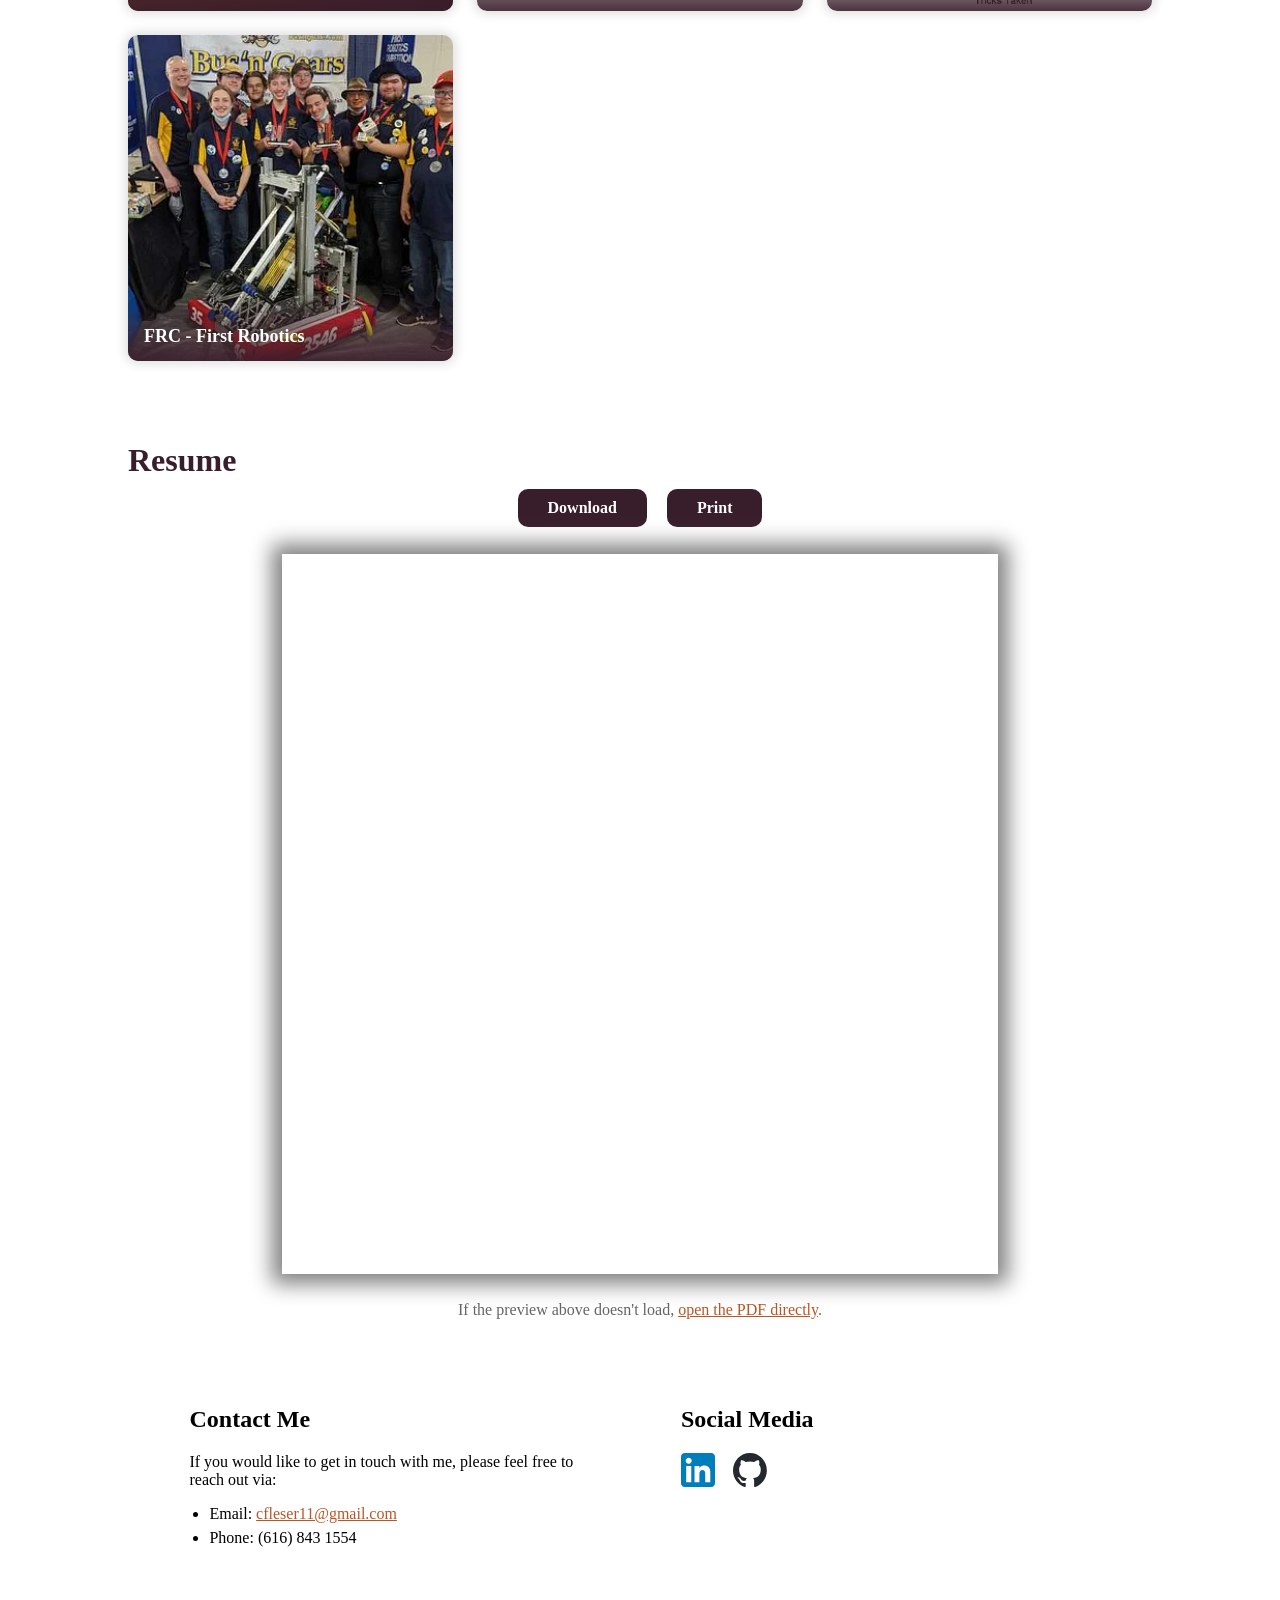
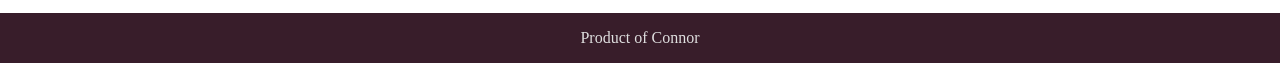
==== commit f4643281: "Home portrait: match image height to bio text, stack on mobile" ====
--- a/index.html
+++ b/index.html
@@ -18,6 +18,7 @@
   <script src="components/header.js" type="text/javascript" defer></script>
   <script src="components/footer.js" type="text/javascript" defer></script>
   <script src="components/scrollReveal.js" defer></script>
+  <script src="components/homeImageFit.js" defer></script>
   <script src="portfolio/portfolioJS.js" defer></script>
 </head>
 
@@ -34,26 +35,26 @@
       <div id="home-text" class="reveal">
         <h2>About Me</h2>
 
-        <div id="home-img">
-          <img src="images/portrait.jpeg" alt="Portrait of Connor Fleser">
+        <img id="home-img" src="images/portrait.jpeg" alt="Portrait of Connor Fleser">
+
+        <div id="home-copy">
+          <p>I'm a Computer Science graduate student at Michigan Technological University, finishing an
+            accelerated Bachelor's and Master's degree through the 4+1 program after completing my BS in
+            April 2026.</p>
+
+          <p>I've been drawn to problem solving for as long as I can remember &mdash; breaking a hard problem
+            down and building something real out of it is what got me into this field, and it's still what
+            keeps me here.</p>
+
+          <p>Right now that shows up at GE HealthCare, where I'm an Edison Engineering Development Program
+            intern working on applied machine learning for medical imaging, and as President of Innovative
+            Global Solutions, a 30+ member engineering enterprise. I'm also continuing research on formal
+            methods for interpreting statutory rules, alongside earlier internship work in simulation
+            tooling and hardware prototyping at Phase 1 Engineering.</p>
+
+          <p>Take a look through my <a href="#portfolio">portfolio</a> to see what I've been building, or
+            <a href="#contact">reach out</a> if you'd like to talk.</p>
         </div>
-
-        <p>I'm a Computer Science graduate student at Michigan Technological University, finishing an
-          accelerated Bachelor's and Master's degree through the 4+1 program after completing my BS in
-          April 2026.</p>
-
-        <p>I've been drawn to problem solving for as long as I can remember &mdash; breaking a hard problem
-          down and building something real out of it is what got me into this field, and it's still what
-          keeps me here.</p>
-
-        <p>Right now that shows up at GE HealthCare, where I'm an Edison Engineering Development Program
-          intern working on applied machine learning for medical imaging, and as President of Innovative
-          Global Solutions, a 30+ member engineering enterprise. I'm also continuing research on formal
-          methods for interpreting statutory rules, alongside earlier internship work in simulation
-          tooling and hardware prototyping at Phase 1 Engineering.</p>
-
-        <p>Take a look through my <a href="#portfolio">portfolio</a> to see what I've been building, or
-          <a href="#contact">reach out</a> if you'd like to talk.</p>
       </div>
     </section>
 
--- a/styles/home.css
+++ b/styles/home.css
@@ -45,15 +45,27 @@
     text-align: left;
 }
 
+#home-text::after {
+    content: "";
+    display: table;
+    clear: both;
+}
+
 #home-img {
+    display: block;
     float: right;
     width: 35%;
+    height: auto;
     margin: 0 0 15px 25px;
-}
-
-#home-img img {
-    width: 100%;
-    height: auto;
     border-radius: 2vh;
 }
 
+@media (max-width: 700px) {
+    #home-img {
+        float: none;
+        width: auto;
+        max-height: 300px;
+        margin: 0 auto 15px auto;
+    }
+}
+
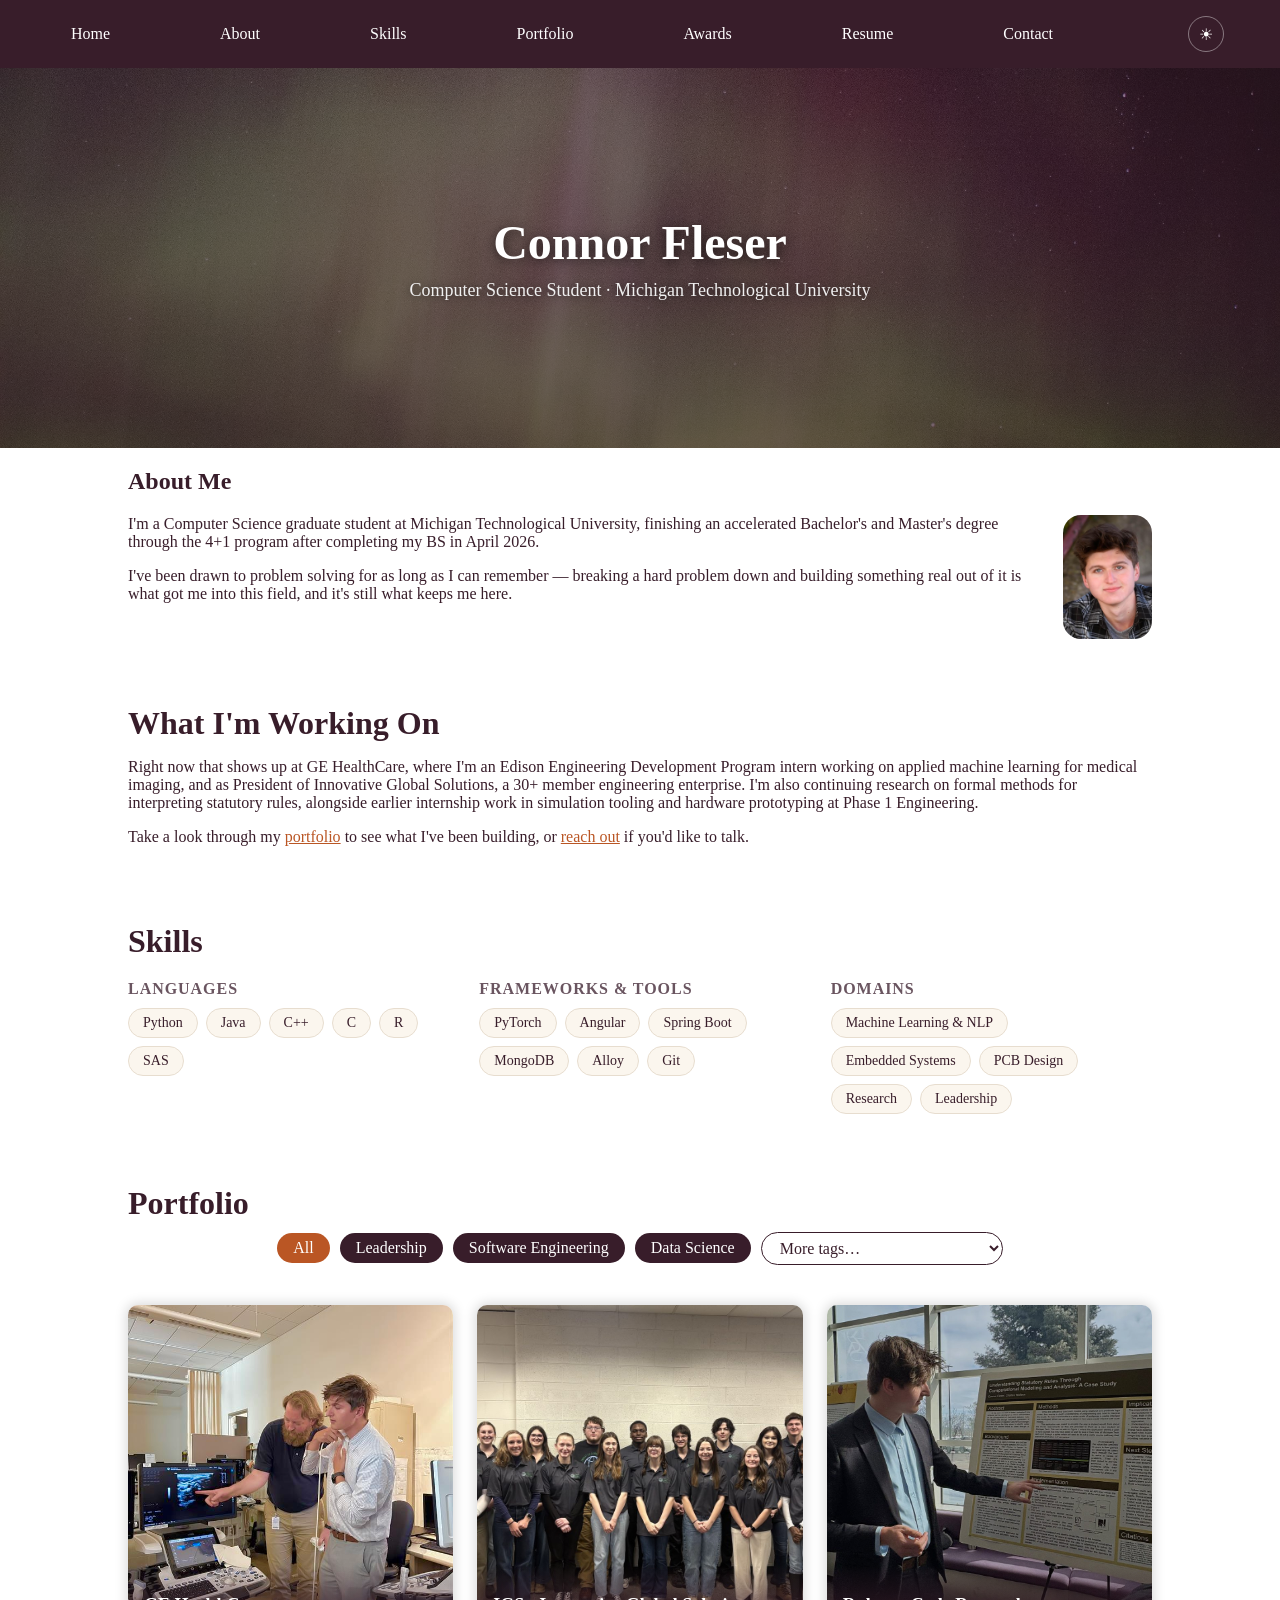
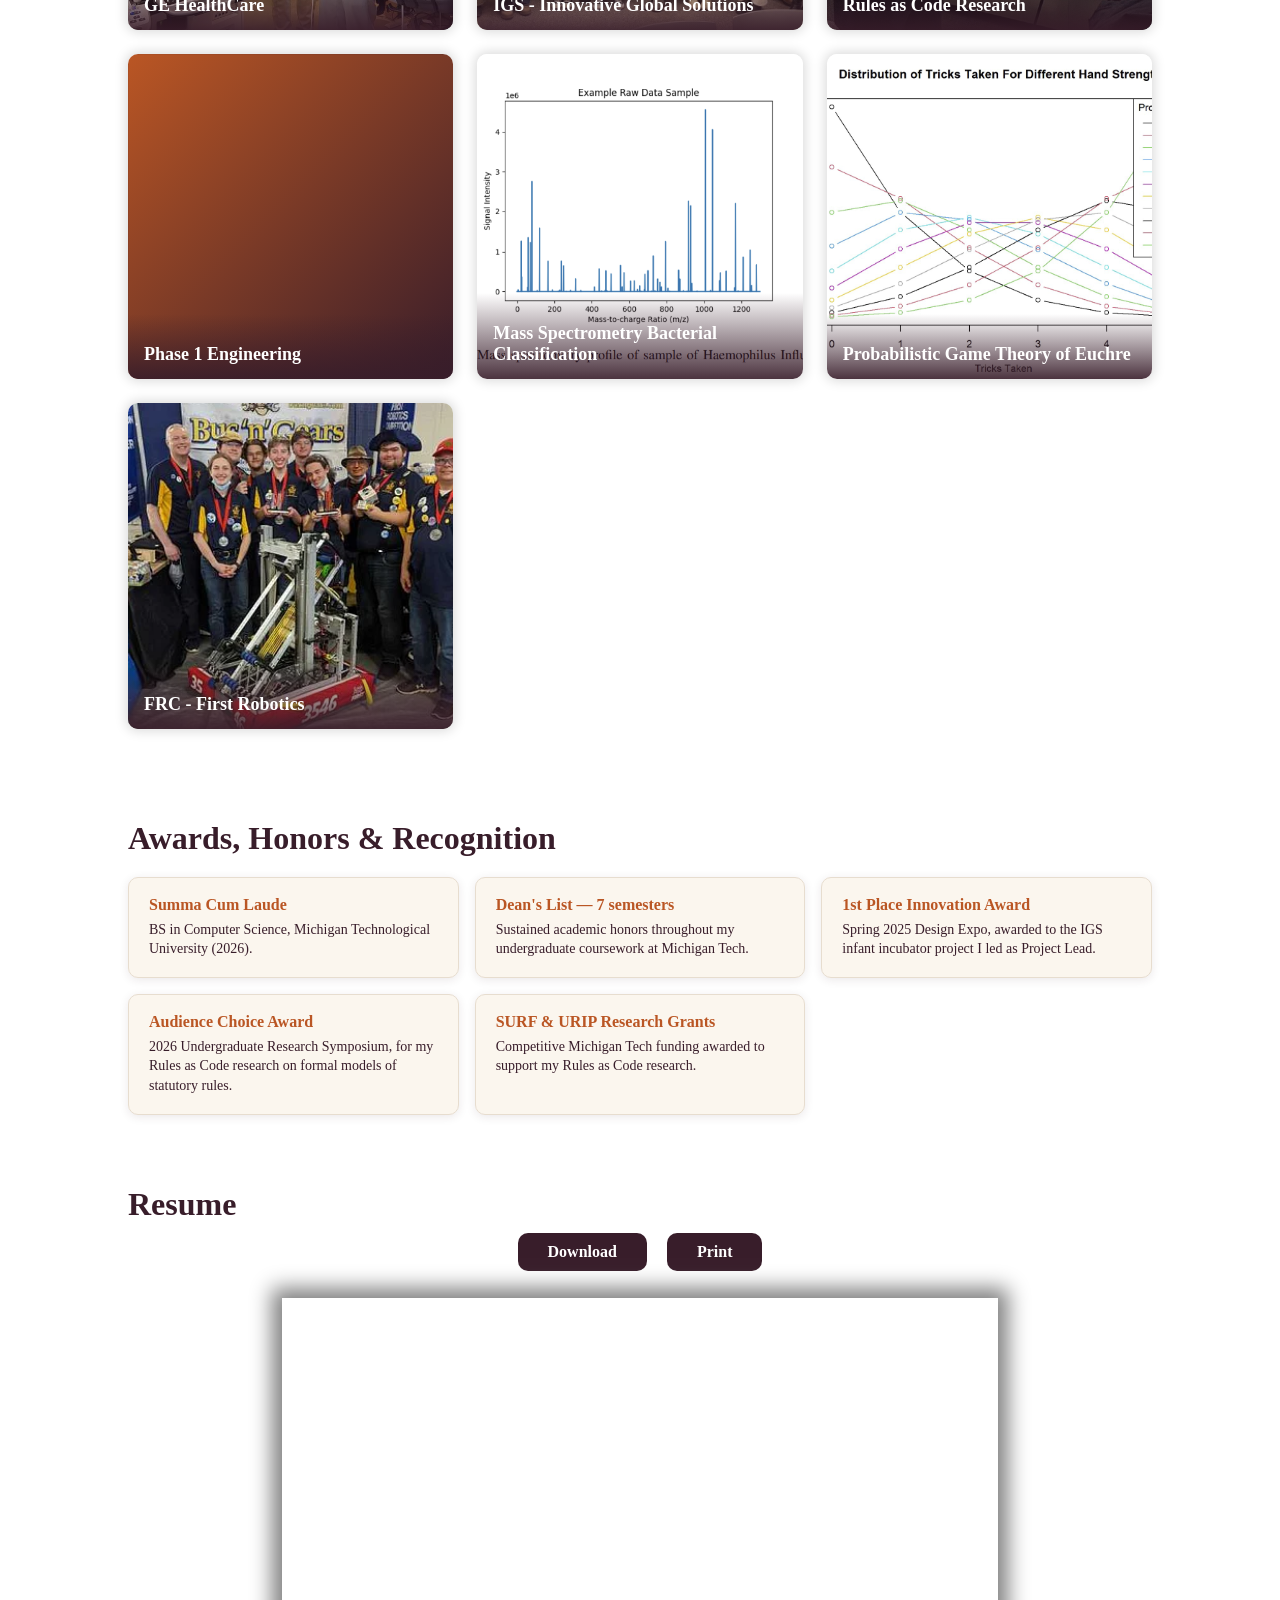
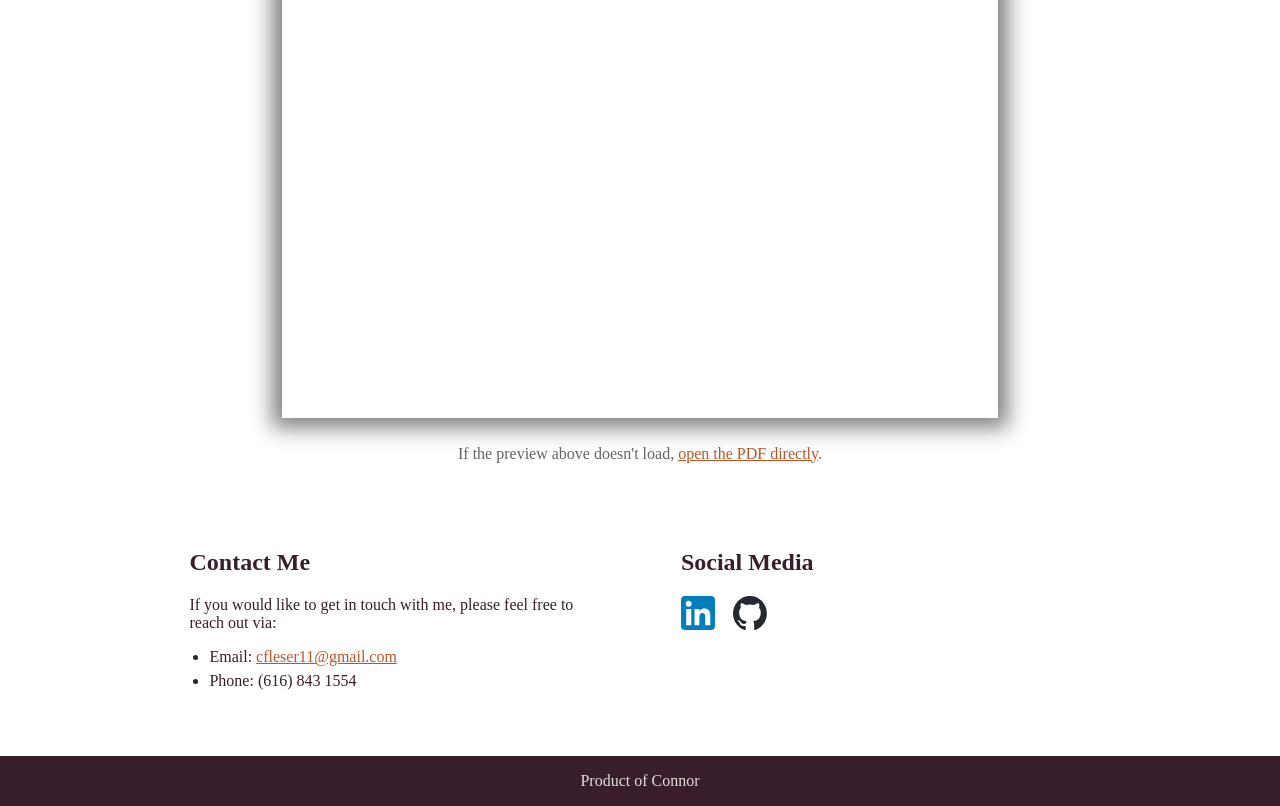
==== commit ac623d85: "Add dark/light mode, About/Skills split, Awards section, and meta polish - New semantic theme tokens" ====
--- a/index.html
+++ b/index.html
@@ -8,13 +8,33 @@
   <meta name="description" content="Personal portfolio site for Connor Fleser, a Computer Science graduate student at Michigan Technological University, showcasing software engineering, machine learning, and research projects." />
   <meta name="google-site-verification" content="c_oN0fYdQOgX3zfJrav4MjXg7mTwmKVMsnmQQGpclFg" />
   <title>Connor Fleser | Portfolio</title>
-  <link rel="icon" href="images/logo.png" type="image/png">
+  <link rel="canonical" href="https://pages.mtu.edu/~cfleser/Website/index.html">
+
+  <link rel="icon" href="images/logo.png" type="image/png" sizes="32x32">
+  <link rel="icon" href="images/logo.png" type="image/png" sizes="16x16">
+  <link rel="apple-touch-icon" href="images/logo.png">
+  <link rel="shortcut icon" href="images/logo.png">
+
+  <meta property="og:type" content="website">
+  <meta property="og:title" content="Connor Fleser | Portfolio">
+  <meta property="og:description" content="Personal portfolio site for Connor Fleser, a Computer Science graduate student at Michigan Technological University, showcasing software engineering, machine learning, and research projects.">
+  <meta property="og:url" content="https://pages.mtu.edu/~cfleser/Website/index.html">
+  <meta property="og:image" content="https://pages.mtu.edu/~cfleser/Website/images/logo.png">
+
+  <meta name="twitter:card" content="summary_large_image">
+  <meta name="twitter:title" content="Connor Fleser | Portfolio">
+  <meta name="twitter:description" content="Personal portfolio site for Connor Fleser, a Computer Science graduate student at Michigan Technological University, showcasing software engineering, machine learning, and research projects.">
+  <meta name="twitter:image" content="https://pages.mtu.edu/~cfleser/Website/images/logo.png">
+
   <link rel="stylesheet" href="styles/variables.css">
   <link rel="stylesheet" href="styles/main.css">
   <link rel="stylesheet" href="styles/home.css">
+  <link rel="stylesheet" href="styles/skills.css">
   <link rel="stylesheet" href="styles/portfolio.css">
+  <link rel="stylesheet" href="styles/awards.css">
   <link rel="stylesheet" href="styles/resume.css">
   <link rel="stylesheet" href="styles/contact.css">
+  <script src="components/theme.js" defer></script>
   <script src="components/header.js" type="text/javascript" defer></script>
   <script src="components/footer.js" type="text/javascript" defer></script>
   <script src="components/scrollReveal.js" defer></script>
@@ -30,7 +50,7 @@
       <p class="hero-tagline">Computer Science Student &middot; Michigan Technological University</p>
     </div>
   </section>
-  <div class="page-content">
+  <main class="page-content">
     <section id="home">
       <div id="home-text" class="reveal">
         <h2>About Me</h2>
@@ -45,27 +65,97 @@
           <p>I've been drawn to problem solving for as long as I can remember &mdash; breaking a hard problem
             down and building something real out of it is what got me into this field, and it's still what
             keeps me here.</p>
-
-          <p>Right now that shows up at GE HealthCare, where I'm an Edison Engineering Development Program
-            intern working on applied machine learning for medical imaging, and as President of Innovative
-            Global Solutions, a 30+ member engineering enterprise. I'm also continuing research on formal
-            methods for interpreting statutory rules, alongside earlier internship work in simulation
-            tooling and hardware prototyping at Phase 1 Engineering.</p>
-
-          <p>Take a look through my <a href="#portfolio">portfolio</a> to see what I've been building, or
-            <a href="#contact">reach out</a> if you'd like to talk.</p>
+        </div>
+      </div>
+    </section>
+
+    <section id="about">
+      <div id="about-text" class="reveal">
+        <h2 class="section-title">What I'm Working On</h2>
+        <p>Right now that shows up at GE HealthCare, where I'm an Edison Engineering Development Program
+          intern working on applied machine learning for medical imaging, and as President of Innovative
+          Global Solutions, a 30+ member engineering enterprise. I'm also continuing research on formal
+          methods for interpreting statutory rules, alongside earlier internship work in simulation
+          tooling and hardware prototyping at Phase 1 Engineering.</p>
+
+        <p>Take a look through my <a href="#portfolio">portfolio</a> to see what I've been building, or
+          <a href="#contact">reach out</a> if you'd like to talk.</p>
+      </div>
+    </section>
+
+    <section id="skills">
+      <h2 class="section-title reveal">Skills</h2>
+      <div class="skills-groups reveal">
+        <div class="skills-group">
+          <h3>Languages</h3>
+          <ul class="skill-badges">
+            <li>Python</li>
+            <li>Java</li>
+            <li>C++</li>
+            <li>C</li>
+            <li>R</li>
+            <li>SAS</li>
+          </ul>
+        </div>
+        <div class="skills-group">
+          <h3>Frameworks &amp; Tools</h3>
+          <ul class="skill-badges">
+            <li>PyTorch</li>
+            <li>Angular</li>
+            <li>Spring Boot</li>
+            <li>MongoDB</li>
+            <li>Alloy</li>
+            <li>Git</li>
+          </ul>
+        </div>
+        <div class="skills-group">
+          <h3>Domains</h3>
+          <ul class="skill-badges">
+            <li>Machine Learning &amp; NLP</li>
+            <li>Embedded Systems</li>
+            <li>PCB Design</li>
+            <li>Research</li>
+            <li>Leadership</li>
+          </ul>
         </div>
       </div>
     </section>
 
     <section id="portfolio">
-      <h1 class="reveal">Portfolio</h1>
+      <h2 class="section-title reveal">Portfolio</h2>
+      <div id="portfolio-featured"></div>
       <div id="portfolio-filters"></div>
       <div id="portfolio-grid"></div>
     </section>
 
+    <section id="awards">
+      <h2 class="section-title reveal">Awards, Honors &amp; Recognition</h2>
+      <ul class="awards-list reveal">
+        <li class="award-item">
+          <span class="award-title">Summa Cum Laude</span>
+          <span class="award-context">BS in Computer Science, Michigan Technological University (2026).</span>
+        </li>
+        <li class="award-item">
+          <span class="award-title">Dean's List &mdash; 7 semesters</span>
+          <span class="award-context">Sustained academic honors throughout my undergraduate coursework at Michigan Tech.</span>
+        </li>
+        <li class="award-item">
+          <span class="award-title">1st Place Innovation Award</span>
+          <span class="award-context">Spring 2025 Design Expo, awarded to the IGS infant incubator project I led as Project Lead.</span>
+        </li>
+        <li class="award-item">
+          <span class="award-title">Audience Choice Award</span>
+          <span class="award-context">2026 Undergraduate Research Symposium, for my Rules as Code research on formal models of statutory rules.</span>
+        </li>
+        <li class="award-item">
+          <span class="award-title">SURF &amp; URIP Research Grants</span>
+          <span class="award-context">Competitive Michigan Tech funding awarded to support my Rules as Code research.</span>
+        </li>
+      </ul>
+    </section>
+
     <section id="resume">
-      <h1 class="reveal">Resume</h1>
+      <h2 class="section-title reveal">Resume</h2>
       <div class="resume-actions">
         <a href="resume/FleserConnorResume.pdf" download class="resume-btn">Download</a>
         <a href="resume/FleserConnorResume.pdf" target="_blank" rel="noopener" class="resume-btn">Print</a>
@@ -85,18 +175,18 @@
       </div>
       <div id="contact-social" class="reveal">
         <h2>Social Media</h2>
-        <ul class="media">
-          <li class="media"><a href="https://www.linkedin.com/in/connor-fleser/"><img src="images/linkedin.svg" alt="Linkedin" class="media"></a></li>
-          <li class="media"><a href="https://github.com/Fleser11"><img src="images/github.svg" alt="Github" class="media"></a></li>
+        <ul class="media" aria-label="Social media links">
+          <li class="media"><a href="https://www.linkedin.com/in/connor-fleser/"><img src="images/linkedin.svg" alt="Connor Fleser on LinkedIn" class="media"></a></li>
+          <li class="media"><a href="https://github.com/Fleser11"><img src="images/github.svg" alt="Connor Fleser on GitHub" class="media"></a></li>
         </ul>
       </div>
     </section>
-  </div>
+  </main>
   <footer-component></footer-component>
 
   <div id="portfolio-modal" class="portfolio-modal" hidden>
     <div class="portfolio-modal-backdrop"></div>
-    <div class="portfolio-modal-panel">
+    <div class="portfolio-modal-panel" role="dialog" aria-modal="true" aria-label="Project details">
       <button class="portfolio-modal-close" aria-label="Close">&times;</button>
       <div class="portfolio-modal-content"></div>
     </div>
--- a/styles/variables.css
+++ b/styles/variables.css
@@ -1,18 +1,87 @@
 :root {
-    /* Brand palette */
+    /* Brand palette (constant across themes) */
     --color-cream: #fcde9c;
     --color-orange: #ffa552;
     --color-rust: #ba5624;
     --color-plum: #381d2a;
     --color-sage: #c4d6b0;
 
-    /* Semantic roles */
-    --color-dark: var(--color-plum);
+    /* ---- Light theme (default) ---- */
+    --bg-page: #ffffff;
+    --bg-surface: #fbf6ee;      /* cards, skill badges */
+    --bg-elevated: #ffffff;     /* modal panel */
+    --text-color: var(--color-plum);
+    --text-muted: #6a5560;
+    --text-on-dark: #ffffff;    /* text over plum bars/hero */
+    --border-color: #e7ddcf;
     --color-primary: var(--color-rust);
     --color-primary-hover: var(--color-orange);
     --color-accent-light: var(--color-cream);
     --color-accent-soft: var(--color-sage);
-    --text-color: var(--color-plum);
 
+    /* Chrome that stays dark in both themes */
+    --nav-bg: var(--color-plum);
+    --footer-bg: var(--color-plum);
+
+    --hero-overlay-top: rgba(56, 29, 42, 0.55);
+    --hero-overlay-bottom: rgba(56, 29, 42, 0.70);
+    --shadow-card: 0 2px 10px rgba(56, 29, 42, 0.10);
+    --shadow-modal: 0 20px 60px rgba(0, 0, 0, 0.35);
+    --backdrop: rgba(56, 29, 42, 0.55);
+
+    /* Legacy alias kept for existing rules */
+    --color-dark: var(--color-plum);
     --bar-color: var(--color-plum);
+
+    color-scheme: light;
 }
+
+/* ---- Dark theme values ---- */
+:root[data-theme="dark"] {
+    --bg-page: #1f1017;
+    --bg-surface: #2c1a24;
+    --bg-elevated: #33202b;
+    --text-color: #f3e7d7;
+    --text-muted: #c3a9b3;
+    --text-on-dark: #ffffff;
+    --border-color: #452a37;
+    --color-primary: var(--color-orange);
+    --color-primary-hover: var(--color-cream);
+
+    --nav-bg: #160b10;
+    --footer-bg: #160b10;
+
+    --hero-overlay-top: rgba(20, 8, 14, 0.55);
+    --hero-overlay-bottom: rgba(20, 8, 14, 0.78);
+    --shadow-card: 0 2px 12px rgba(0, 0, 0, 0.45);
+    --shadow-modal: 0 20px 60px rgba(0, 0, 0, 0.65);
+    --backdrop: rgba(10, 4, 7, 0.66);
+
+    color-scheme: dark;
+}
+
+/* Follow the OS preference when the user hasn't explicitly chosen light */
+@media (prefers-color-scheme: dark) {
+    :root:not([data-theme="light"]) {
+        --bg-page: #1f1017;
+        --bg-surface: #2c1a24;
+        --bg-elevated: #33202b;
+        --text-color: #f3e7d7;
+        --text-muted: #c3a9b3;
+        --text-on-dark: #ffffff;
+        --border-color: #452a37;
+        --color-primary: var(--color-orange);
+        --color-primary-hover: var(--color-cream);
+
+        --nav-bg: #160b10;
+        --footer-bg: #160b10;
+
+        --hero-overlay-top: rgba(20, 8, 14, 0.55);
+        --hero-overlay-bottom: rgba(20, 8, 14, 0.78);
+        --shadow-card: 0 2px 12px rgba(0, 0, 0, 0.45);
+        --shadow-modal: 0 20px 60px rgba(0, 0, 0, 0.65);
+        --backdrop: rgba(10, 4, 7, 0.66);
+
+        color-scheme: dark;
+    }
+}
--- a/styles/main.css
+++ b/styles/main.css
@@ -3,7 +3,8 @@
 }
 
 html, body{
-    background-color:rgb(255, 255, 255);
+    background-color: var(--bg-page, #ffffff);
+    color: var(--text-color, #381d2a);
     margin:0px;
     border:0px;
     padding:0px;
@@ -12,6 +13,10 @@
     height: 100%;
     display: flex;
     flex-direction: column;
+}
+
+body {
+    transition: background-color 0.3s ease, color 0.3s ease;
 }
 
 ::-webkit-scrollbar{
@@ -43,7 +48,8 @@
     scroll-margin-top: 70px;
 }
 
-h1{
+h1,
+.section-title {
     font-size: 32px;
     margin: 0;
     padding: 0;
@@ -51,7 +57,12 @@
 }
 
 a {
-    color: var(--color-rust, #ba5624);
+    color: var(--color-primary, #ba5624);
+}
+
+:focus-visible {
+    outline: 2px solid var(--color-primary, #ba5624);
+    outline-offset: 2px;
 }
 
 @keyframes fade-in-up {
--- a/styles/home.css
+++ b/styles/home.css
@@ -7,7 +7,7 @@
     justify-content: center;
     text-align: center;
     background-image:
-        linear-gradient(rgba(56, 29, 42, 0.55), rgba(56, 29, 42, 0.70)),
+        linear-gradient(var(--hero-overlay-top, rgba(56, 29, 42, 0.55)), var(--hero-overlay-bottom, rgba(56, 29, 42, 0.70))),
         url("../images/aurora-banner.jpeg");
     background-size: cover;
     background-position: center;
@@ -37,7 +37,8 @@
     display: block;
 }
 
-h1 {
+h1,
+.section-title {
     margin: 4% 0 0 0;
 }
 
@@ -69,3 +70,13 @@
     }
 }
 
+#about {
+    display: block;
+    padding-top: 10px;
+    padding-bottom: 10px;
+}
+
+#about-text {
+    text-align: left;
+}
+
--- a/styles/skills.css
+++ b/styles/skills.css
@@ -0,0 +1,43 @@
+#skills {
+    display: block;
+    padding-top: 10px;
+    padding-bottom: 30px;
+}
+
+.skills-groups {
+    display: flex;
+    flex-wrap: wrap;
+    gap: 30px;
+    margin-top: 20px;
+}
+
+.skills-group {
+    flex: 1 1 220px;
+    min-width: 220px;
+}
+
+.skills-group h3 {
+    margin: 0 0 10px 0;
+    font-size: 16px;
+    text-transform: uppercase;
+    letter-spacing: 0.06em;
+    color: var(--text-muted, #6a5560);
+}
+
+.skill-badges {
+    list-style: none;
+    display: flex;
+    flex-wrap: wrap;
+    gap: 8px;
+    margin: 0;
+    padding: 0;
+}
+
+.skill-badges li {
+    padding: 6px 14px;
+    border-radius: 20px;
+    background-color: var(--bg-surface, #fbf6ee);
+    border: 1px solid var(--border-color, #e7ddcf);
+    color: var(--text-color, #381d2a);
+    font-size: 14px;
+}
--- a/styles/awards.css
+++ b/styles/awards.css
@@ -0,0 +1,36 @@
+#awards {
+    display: block;
+    padding-top: 10px;
+    padding-bottom: 30px;
+}
+
+.awards-list {
+    list-style: none;
+    display: grid;
+    grid-template-columns: repeat(auto-fit, minmax(260px, 1fr));
+    gap: 16px;
+    margin: 20px 0 0 0;
+    padding: 0;
+}
+
+.award-item {
+    display: flex;
+    flex-direction: column;
+    gap: 6px;
+    padding: 18px 20px;
+    border-radius: 10px;
+    background-color: var(--bg-surface, #fbf6ee);
+    border: 1px solid var(--border-color, #e7ddcf);
+    box-shadow: var(--shadow-card, 0 2px 10px rgba(56, 29, 42, 0.10));
+}
+
+.award-title {
+    font-weight: bold;
+    color: var(--color-primary, #ba5624);
+}
+
+.award-context {
+    color: var(--text-color, #381d2a);
+    font-size: 14px;
+    line-height: 1.4;
+}
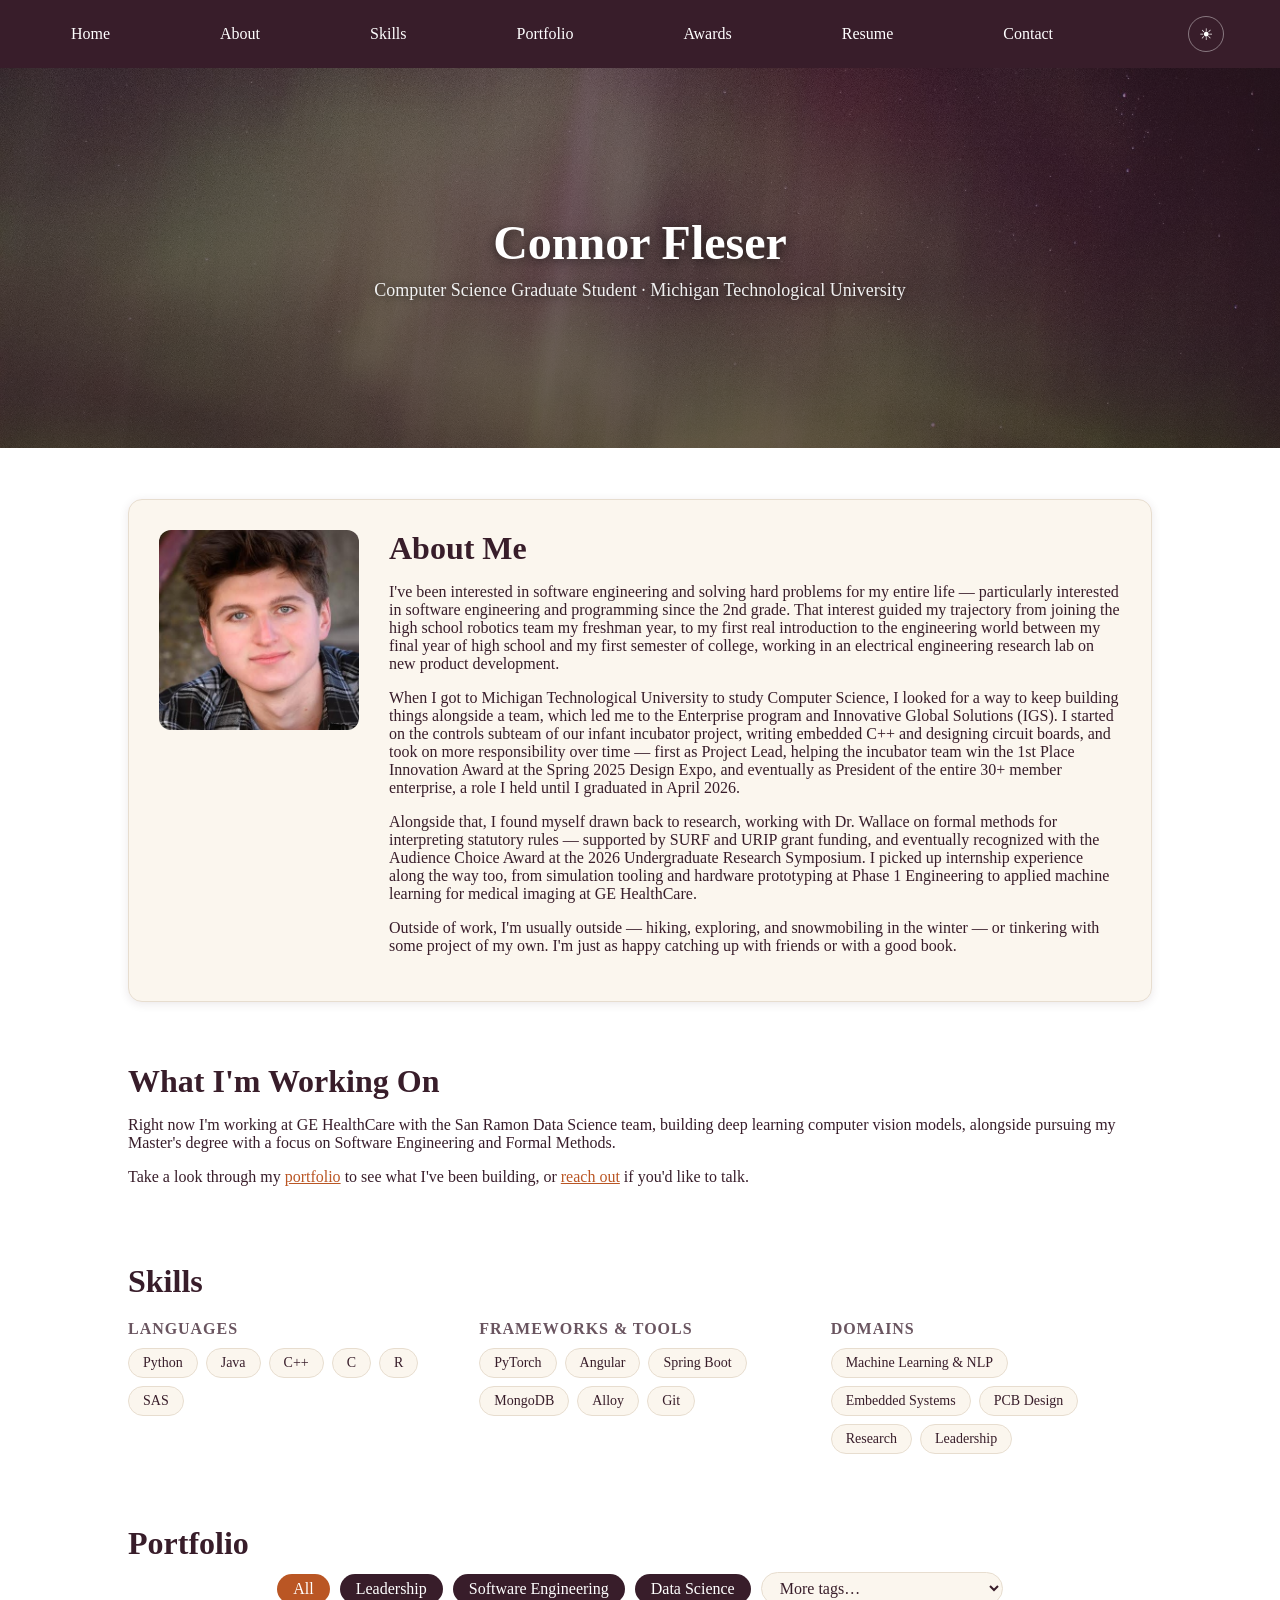
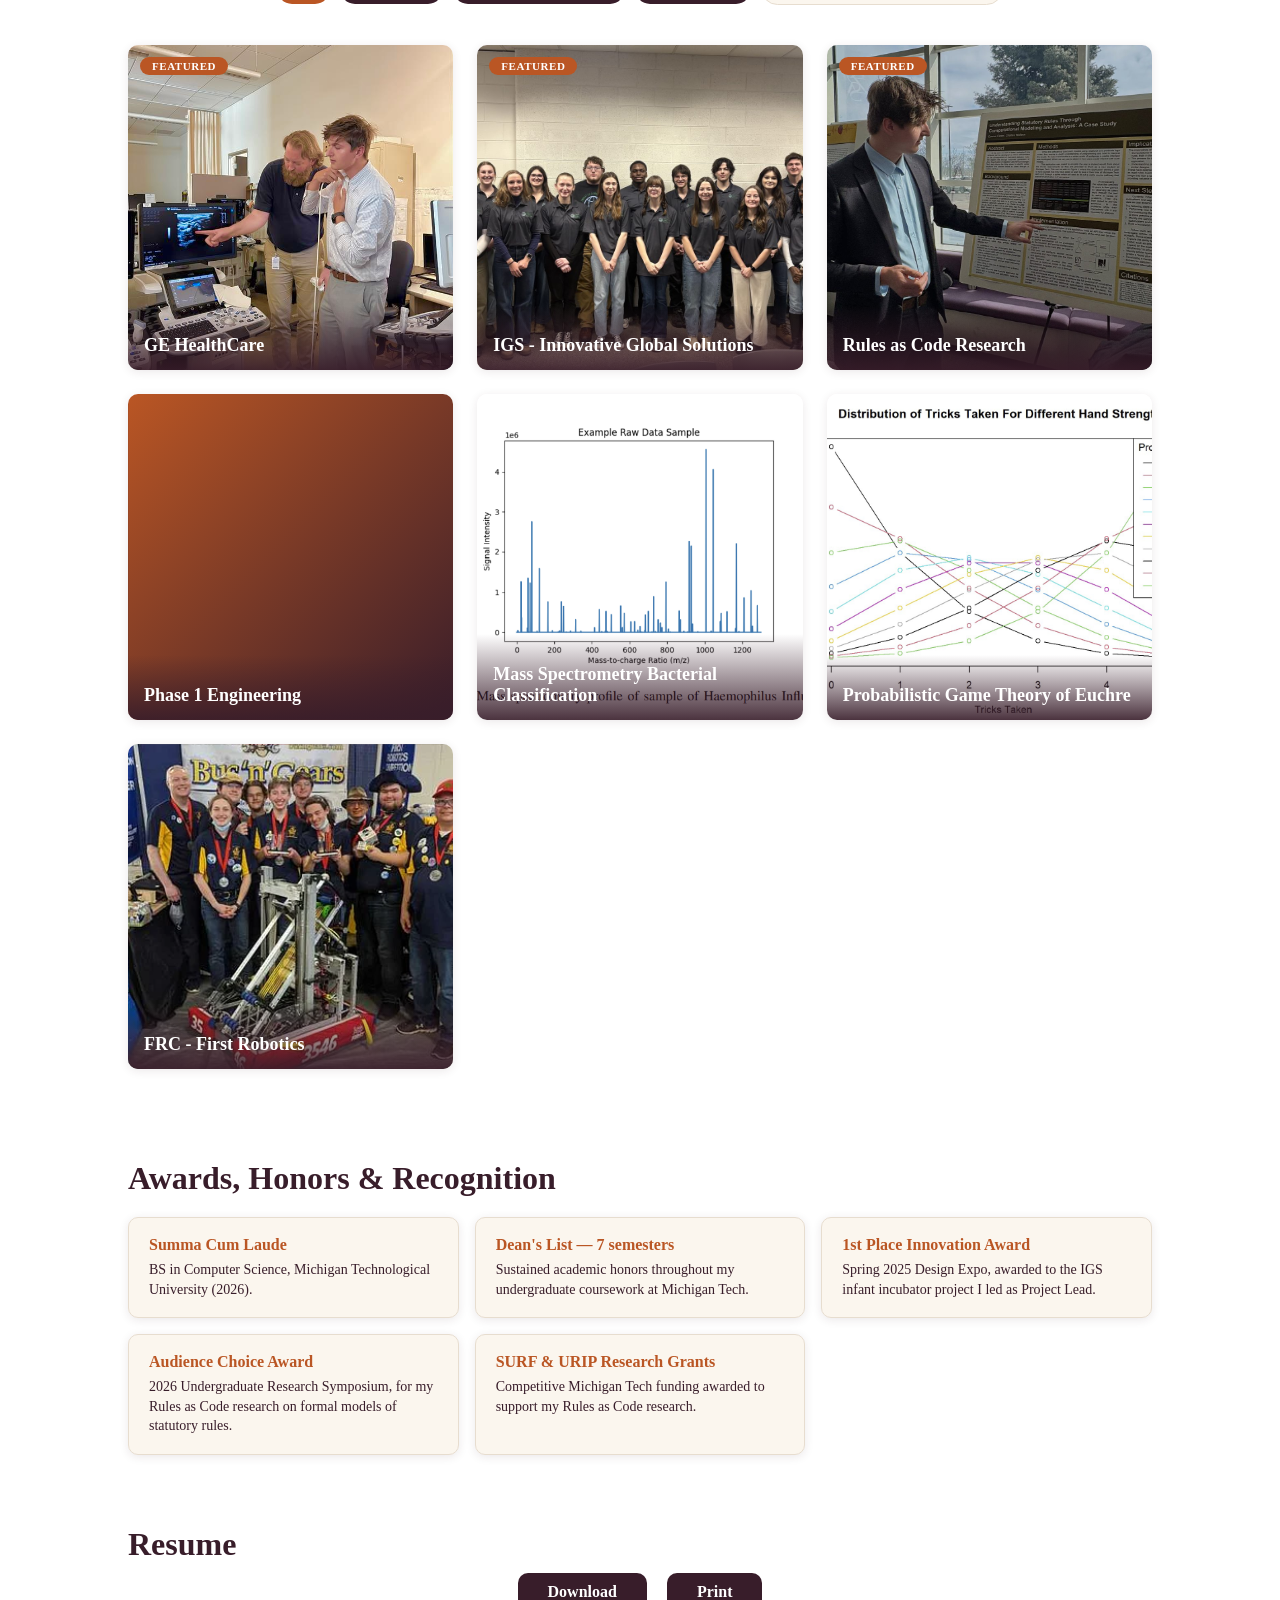
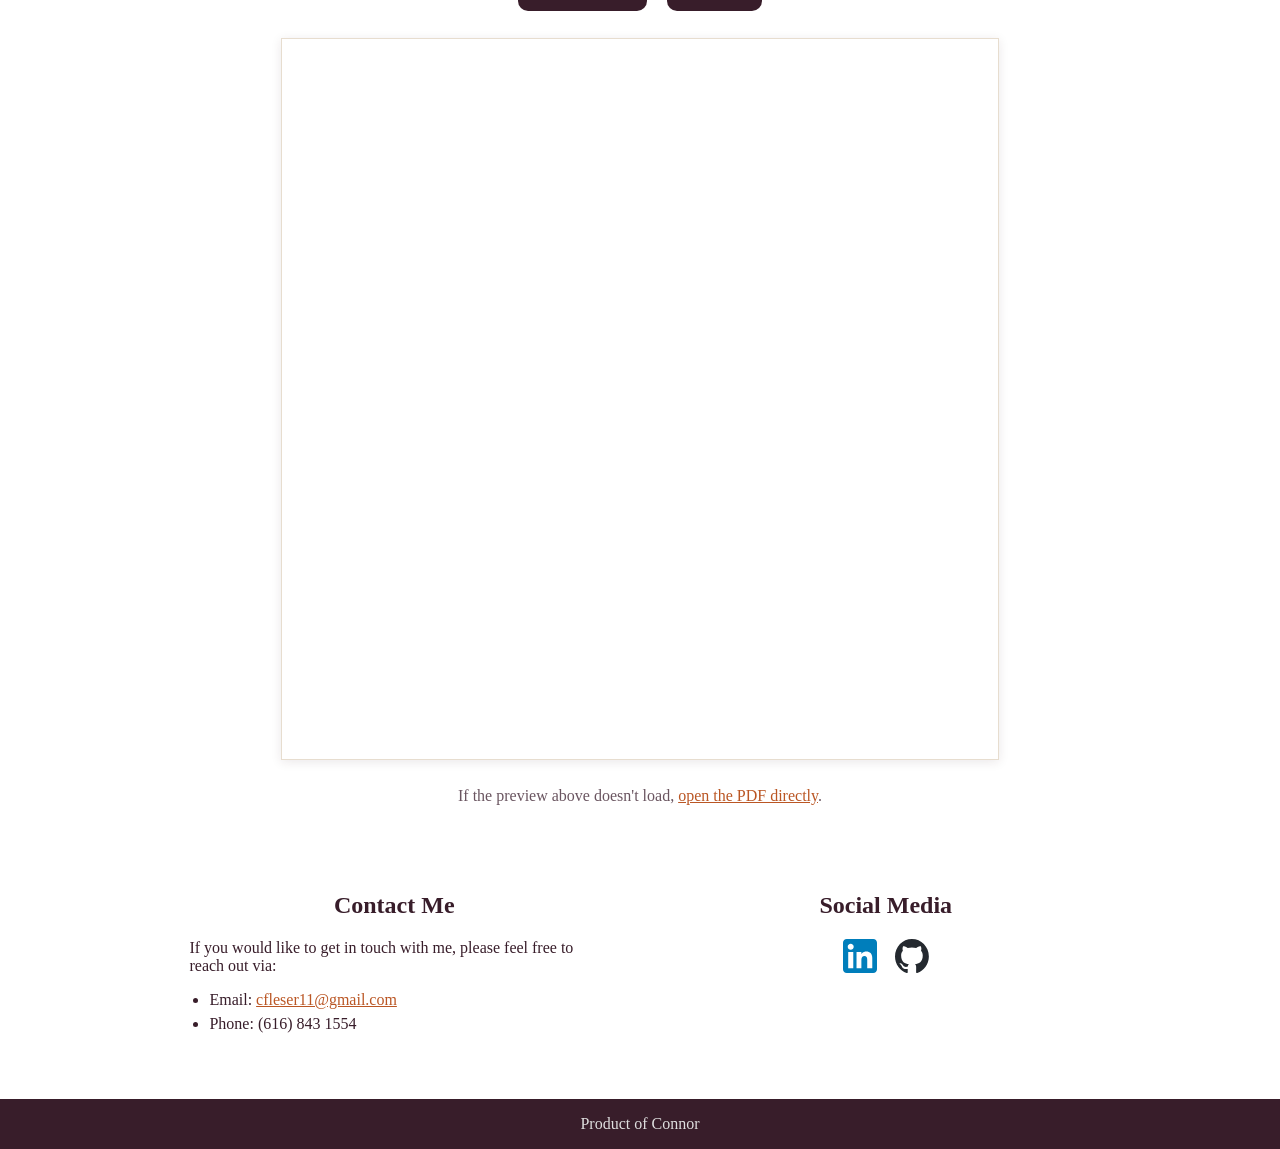
==== commit e00fbaf0: "Address review feedback: About Me rewrite, integrated featured cards, contact centering - Rewrite Ab" ====
--- a/index.html
+++ b/index.html
@@ -38,7 +38,6 @@
   <script src="components/header.js" type="text/javascript" defer></script>
   <script src="components/footer.js" type="text/javascript" defer></script>
   <script src="components/scrollReveal.js" defer></script>
-  <script src="components/homeImageFit.js" defer></script>
   <script src="portfolio/portfolioJS.js" defer></script>
 </head>
 
@@ -47,24 +46,40 @@
   <section class="hero">
     <div class="hero-content">
       <h1>Connor Fleser</h1>
-      <p class="hero-tagline">Computer Science Student &middot; Michigan Technological University</p>
+      <p class="hero-tagline">Computer Science Graduate Student &middot; Michigan Technological University</p>
     </div>
   </section>
   <main class="page-content">
     <section id="home">
-      <div id="home-text" class="reveal">
-        <h2>About Me</h2>
-
-        <img id="home-img" src="images/portrait.jpeg" alt="Portrait of Connor Fleser">
-
-        <div id="home-copy">
-          <p>I'm a Computer Science graduate student at Michigan Technological University, finishing an
-            accelerated Bachelor's and Master's degree through the 4+1 program after completing my BS in
-            April 2026.</p>
-
-          <p>I've been drawn to problem solving for as long as I can remember &mdash; breaking a hard problem
-            down and building something real out of it is what got me into this field, and it's still what
-            keeps me here.</p>
+      <div class="about-card reveal">
+        <img class="about-card-img" src="images/portrait.jpeg" alt="Portrait of Connor Fleser">
+        <div class="about-card-body">
+          <h2 class="section-title">About Me</h2>
+          <p>I've been interested in software engineering and solving hard problems for my entire life
+            &mdash; particularly interested in software engineering and programming since the 2nd grade.
+            That interest guided my trajectory from joining the high school robotics team my freshman
+            year, to my first real introduction to the engineering world between my final year of high
+            school and my first semester of college, working in an electrical engineering research lab
+            on new product development.</p>
+
+          <p>When I got to Michigan Technological University to study Computer Science, I looked for a
+            way to keep building things alongside a team, which led me to the Enterprise program and
+            Innovative Global Solutions (IGS). I started on the controls subteam of our infant incubator
+            project, writing embedded C++ and designing circuit boards, and took on more responsibility
+            over time &mdash; first as Project Lead, helping the incubator team win the 1st Place
+            Innovation Award at the Spring 2025 Design Expo, and eventually as President of the entire
+            30+ member enterprise, a role I held until I graduated in April 2026.</p>
+
+          <p>Alongside that, I found myself drawn back to research, working with Dr. Wallace on formal
+            methods for interpreting statutory rules &mdash; supported by SURF and URIP grant funding,
+            and eventually recognized with the Audience Choice Award at the 2026 Undergraduate Research
+            Symposium. I picked up internship experience along the way too, from simulation tooling and
+            hardware prototyping at Phase 1 Engineering to applied machine learning for medical imaging
+            at GE HealthCare.</p>
+
+          <p>Outside of work, I'm usually outside &mdash; hiking, exploring, and snowmobiling in the
+            winter &mdash; or tinkering with some project of my own. I'm just as happy catching up with
+            friends or with a good book.</p>
         </div>
       </div>
     </section>
@@ -72,11 +87,9 @@
     <section id="about">
       <div id="about-text" class="reveal">
         <h2 class="section-title">What I'm Working On</h2>
-        <p>Right now that shows up at GE HealthCare, where I'm an Edison Engineering Development Program
-          intern working on applied machine learning for medical imaging, and as President of Innovative
-          Global Solutions, a 30+ member engineering enterprise. I'm also continuing research on formal
-          methods for interpreting statutory rules, alongside earlier internship work in simulation
-          tooling and hardware prototyping at Phase 1 Engineering.</p>
+        <p>Right now I'm working at GE HealthCare with the San Ramon Data Science team, building deep
+          learning computer vision models, alongside pursuing my Master's degree with a focus on
+          Software Engineering and Formal Methods.</p>
 
         <p>Take a look through my <a href="#portfolio">portfolio</a> to see what I've been building, or
           <a href="#contact">reach out</a> if you'd like to talk.</p>
@@ -123,7 +136,6 @@
 
     <section id="portfolio">
       <h2 class="section-title reveal">Portfolio</h2>
-      <div id="portfolio-featured"></div>
       <div id="portfolio-filters"></div>
       <div id="portfolio-grid"></div>
     </section>
@@ -140,15 +152,15 @@
           <span class="award-context">Sustained academic honors throughout my undergraduate coursework at Michigan Tech.</span>
         </li>
         <li class="award-item">
-          <span class="award-title">1st Place Innovation Award</span>
+          <a class="award-title" href="https://igs.enterprise.mtu.edu/">1st Place Innovation Award</a>
           <span class="award-context">Spring 2025 Design Expo, awarded to the IGS infant incubator project I led as Project Lead.</span>
         </li>
         <li class="award-item">
-          <span class="award-title">Audience Choice Award</span>
+          <a class="award-title" href="#portfolio" title="See the Rules as Code project">Audience Choice Award</a>
           <span class="award-context">2026 Undergraduate Research Symposium, for my Rules as Code research on formal models of statutory rules.</span>
         </li>
         <li class="award-item">
-          <span class="award-title">SURF &amp; URIP Research Grants</span>
+          <a class="award-title" href="#portfolio" title="See the Rules as Code project">SURF &amp; URIP Research Grants</a>
           <span class="award-context">Competitive Michigan Tech funding awarded to support my Rules as Code research.</span>
         </li>
       </ul>
--- a/styles/home.css
+++ b/styles/home.css
@@ -35,6 +35,8 @@
 
 #home {
     display: block;
+    padding-top: 4%;
+    padding-bottom: 10px;
 }
 
 h1,
@@ -42,31 +44,47 @@
     margin: 4% 0 0 0;
 }
 
-#home-text {
-    text-align: left;
+#home .section-title {
+    margin-top: 0;
 }
 
-#home-text::after {
-    content: "";
-    display: table;
-    clear: both;
+.about-card {
+    display: flex;
+    align-items: flex-start;
+    gap: 30px;
+    text-align: left;
+    background-color: var(--bg-surface, #fbf6ee);
+    border: 1px solid var(--border-color, #e7ddcf);
+    border-radius: 14px;
+    box-shadow: var(--shadow-card, 0 2px 10px rgba(56, 29, 42, 0.10));
+    padding: 30px;
+    box-sizing: border-box;
 }
 
-#home-img {
-    display: block;
-    float: right;
-    width: 35%;
-    height: auto;
-    margin: 0 0 15px 25px;
-    border-radius: 2vh;
+.about-card-img {
+    flex: 0 0 auto;
+    width: 200px;
+    height: 200px;
+    object-fit: cover;
+    border-radius: 12px;
+}
+
+.about-card-body {
+    flex: 1 1 auto;
+    min-width: 0;
 }
 
 @media (max-width: 700px) {
-    #home-img {
-        float: none;
-        width: auto;
-        max-height: 300px;
-        margin: 0 auto 15px auto;
+    .about-card {
+        flex-direction: column;
+        align-items: center;
+        text-align: center;
+        padding: 24px;
+    }
+
+    .about-card-img {
+        width: 160px;
+        height: 160px;
     }
 }
 
@@ -80,3 +98,13 @@
     text-align: left;
 }
 
+#about {
+    display: block;
+    padding-top: 10px;
+    padding-bottom: 10px;
+}
+
+#about-text {
+    text-align: left;
+}
+
--- a/styles/portfolio.css
+++ b/styles/portfolio.css
@@ -27,19 +27,19 @@
     padding: 6px 16px;
     border-radius: 20px;
     border: none;
-    background-color: var(--color-plum, #381d2a);
-    color: white;
+    background-color: var(--nav-bg, #381d2a);
+    color: var(--text-on-dark, white);
     cursor: pointer;
     transition: background-color 0.2s ease, transform 0.15s ease;
 }
 
 .filter-chip:hover {
-    background-color: var(--color-rust, #ba5624);
+    background-color: var(--color-primary, #ba5624);
     transform: translateY(-1px);
 }
 
 .filter-chip.active {
-    background-color: var(--color-rust, #ba5624);
+    background-color: var(--color-primary, #ba5624);
 }
 
 .filter-chip.removable {
@@ -56,9 +56,9 @@
     font: inherit;
     padding: 6px 14px;
     border-radius: 20px;
-    border: 1px solid var(--color-plum, #381d2a);
-    background-color: white;
-    color: var(--color-plum, #381d2a);
+    border: 1px solid var(--border-color, #381d2a);
+    background-color: var(--bg-surface, white);
+    color: var(--text-color, #381d2a);
     cursor: pointer;
 }
 
@@ -89,7 +89,7 @@
     background: none;
     border: none;
     border-radius: 10px;
-    box-shadow: 0px 0px 12px 2px rgba(0, 0, 0, 0.15);
+    box-shadow: var(--shadow-card, 0px 0px 12px 2px rgba(0, 0, 0, 0.15));
     cursor: pointer;
     overflow: hidden;
     padding: 0;
@@ -118,6 +118,96 @@
     background-image: linear-gradient(135deg, var(--color-rust, #ba5624) 0%, var(--color-plum, #381d2a) 100%);
 }
 
+.portfolio-card-badge {
+    position: absolute;
+    top: 12px;
+    left: 12px;
+    z-index: 1;
+    padding: 3px 12px;
+    border-radius: 20px;
+    font-size: 11px;
+    font-weight: bold;
+    text-transform: uppercase;
+    letter-spacing: 0.05em;
+    background-color: var(--color-primary, #ba5624);
+    color: var(--text-on-dark, white);
+}
+
+.portfolio-card-overlay {
+    position: absolute;
+    inset: 0;
+    display: flex;
+    flex-direction: column;
+    justify-content: center;
+    gap: 8px;
+    padding: 20px;
+    background-color: rgba(255, 255, 255, 0.72);
+    backdrop-filter: blur(6px);
+    -webkit-backdrop-filter: blur(6px);
+    color: var(--color-plum, #381d2a);
+    text-shadow: 0 1px 3px rgba(255, 255, 255, 0.6);
+    opacity: 0;
+    transform: translateY(6px);
+    transition: opacity 0.2s ease, transform 0.2s ease;
+    box-sizing: border-box;
+}
+
+:root[data-theme="dark"] .portfolio-card-overlay {
+    background-color: rgba(51, 32, 43, 0.75);
+    color: var(--text-color, #f3e7d7);
+    text-shadow: 0 1px 3px rgba(0, 0, 0, 0.6);
+}
+
+@media (prefers-color-scheme: dark) {
+    :root:not([data-theme="light"]) .portfolio-card-overlay {
+        background-color: rgba(51, 32, 43, 0.75);
+        color: var(--text-color, #f3e7d7);
+        text-shadow: 0 1px 3px rgba(0, 0, 0, 0.6);
+    }
+}
+
+.portfolio-card:hover .portfolio-card-overlay,
+.portfolio-card:focus-visible .portfolio-card-overlay,
+.portfolio-card:focus-within .portfolio-card-overlay {
+    opacity: 1;
+    transform: translateY(0);
+}
+
+.portfolio-card-overlay-title {
+    font-weight: bold;
+    font-size: 18px;
+}
+
+.portfolio-card-overlay-blurb {
+    margin: 0;
+    font-size: 14px;
+    line-height: 1.4;
+}
+
+.portfolio-card-overlay-tags {
+    list-style: none;
+    display: flex;
+    flex-wrap: wrap;
+    gap: 6px;
+    margin: 2px 0 0 0;
+    padding: 0;
+}
+
+.portfolio-card-overlay-tags li {
+    padding: 2px 10px;
+    border-radius: 20px;
+    font-size: 12px;
+    background-color: var(--nav-bg, #381d2a);
+    color: var(--text-on-dark, white);
+}
+
+.portfolio-card-overlay-cta {
+    margin-top: 4px;
+    font-weight: bold;
+    font-size: 14px;
+    color: var(--color-primary, #ba5624);
+}
+
 .portfolio-card-title {
     position: absolute;
     left: 0;
@@ -126,7 +216,7 @@
     padding: 30px 16px 14px 16px;
     font-weight: bold;
     font-size: 18px;
-    color: white;
+    color: var(--text-on-dark, white);
     background: linear-gradient(to top, rgba(56, 29, 42, 0.9) 0%, rgba(56, 29, 42, 0) 100%);
 }
 
@@ -152,20 +242,21 @@
 .portfolio-modal-backdrop {
     position: absolute;
     inset: 0;
-    background: rgba(0, 0, 0, 0.6);
+    background: var(--backdrop, rgba(0, 0, 0, 0.6));
 }
 
 .portfolio-modal-panel {
     position: relative;
     display: flex;
     flex-direction: column;
-    background: white;
+    background: var(--bg-elevated, white);
+    color: var(--text-color, #381d2a);
     max-width: 700px;
     width: 90vw;
     max-height: 85vh;
     border-radius: 10px;
     padding: 40px 4% 3% 4%;
-    box-shadow: 0px 0px 30px 5px rgba(0, 0, 0, 0.4);
+    box-shadow: var(--shadow-modal, 0px 0px 30px 5px rgba(0, 0, 0, 0.4));
     box-sizing: border-box;
     transform: scale(0.96);
     transition: transform 0.2s ease;
@@ -185,12 +276,12 @@
     background: none;
     border: none;
     cursor: pointer;
-    color: var(--color-plum, #381d2a);
+    color: var(--text-color, #381d2a);
     transition: color 0.15s ease;
 }
 
 .portfolio-modal-close:hover {
-    color: var(--color-rust, #ba5624);
+    color: var(--color-primary, #ba5624);
 }
 
 .portfolio-modal-content {
@@ -221,19 +312,19 @@
     padding: 2px 10px;
     margin: 2px 5px 2px 0;
     border-radius: 20px;
-    background-color: var(--color-plum, #381d2a);
-    color: white;
+    background-color: var(--nav-bg, #381d2a);
+    color: var(--text-on-dark, white);
 }
 
 .link-list li {
-    background-color: var(--color-rust, #ba5624);
+    background-color: var(--color-primary, #ba5624);
 }
 
 .link-list a {
     text-decoration: none;
-    color: white;
+    color: var(--text-on-dark, white);
 }
 
 .no-links {
-    color: rgb(100, 100, 100);
-}
+    color: var(--text-muted, rgb(100, 100, 100));
+}
--- a/styles/awards.css
+++ b/styles/awards.css
@@ -27,6 +27,12 @@
 .award-title {
     font-weight: bold;
     color: var(--color-primary, #ba5624);
+    text-decoration: none;
+    width: fit-content;
+}
+
+a.award-title:hover {
+    text-decoration: underline;
 }
 
 .award-context {
--- a/styles/resume.css
+++ b/styles/resume.css
@@ -6,15 +6,16 @@
     width: 70%;
     height: 80vh;
     margin: 3vh auto;
-    box-shadow: 0px 0px 20px 10px grey;
-    border: none;
+    box-shadow: var(--shadow-card, 0px 0px 20px 10px grey);
+    border: 1px solid var(--border-color, transparent);
     display: block;
+    background-color: var(--bg-elevated, #ffffff);
 }
 
 #resume .resume-fallback {
     text-align: center;
     margin: 0 0 3vh 0;
-    color: rgb(100, 100, 100);
+    color: var(--text-muted, rgb(100, 100, 100));
 }
 
 .resume-actions {
@@ -25,8 +26,8 @@
 }
 
 .resume-btn {
-    background-color: var(--bar-color, #381d2a);
-    color: white;
+    background-color: var(--nav-bg, #381d2a);
+    color: var(--text-on-dark, white);
     text-decoration: none;
     padding: 10px 30px;
     border-radius: 10px;
--- a/styles/contact.css
+++ b/styles/contact.css
@@ -9,6 +9,11 @@
 #contact-info,
 #contact-social {
     width: 40%;
+}
+
+#contact-info h2,
+#contact-social h2 {
+    text-align: center;
 }
 
 .contact-list {
@@ -28,6 +33,7 @@
     margin: 10px 0 0 0;
     display: flex;
     gap: 18px;
+    justify-content: center;
 }
 
 #contact-social ul.media li {
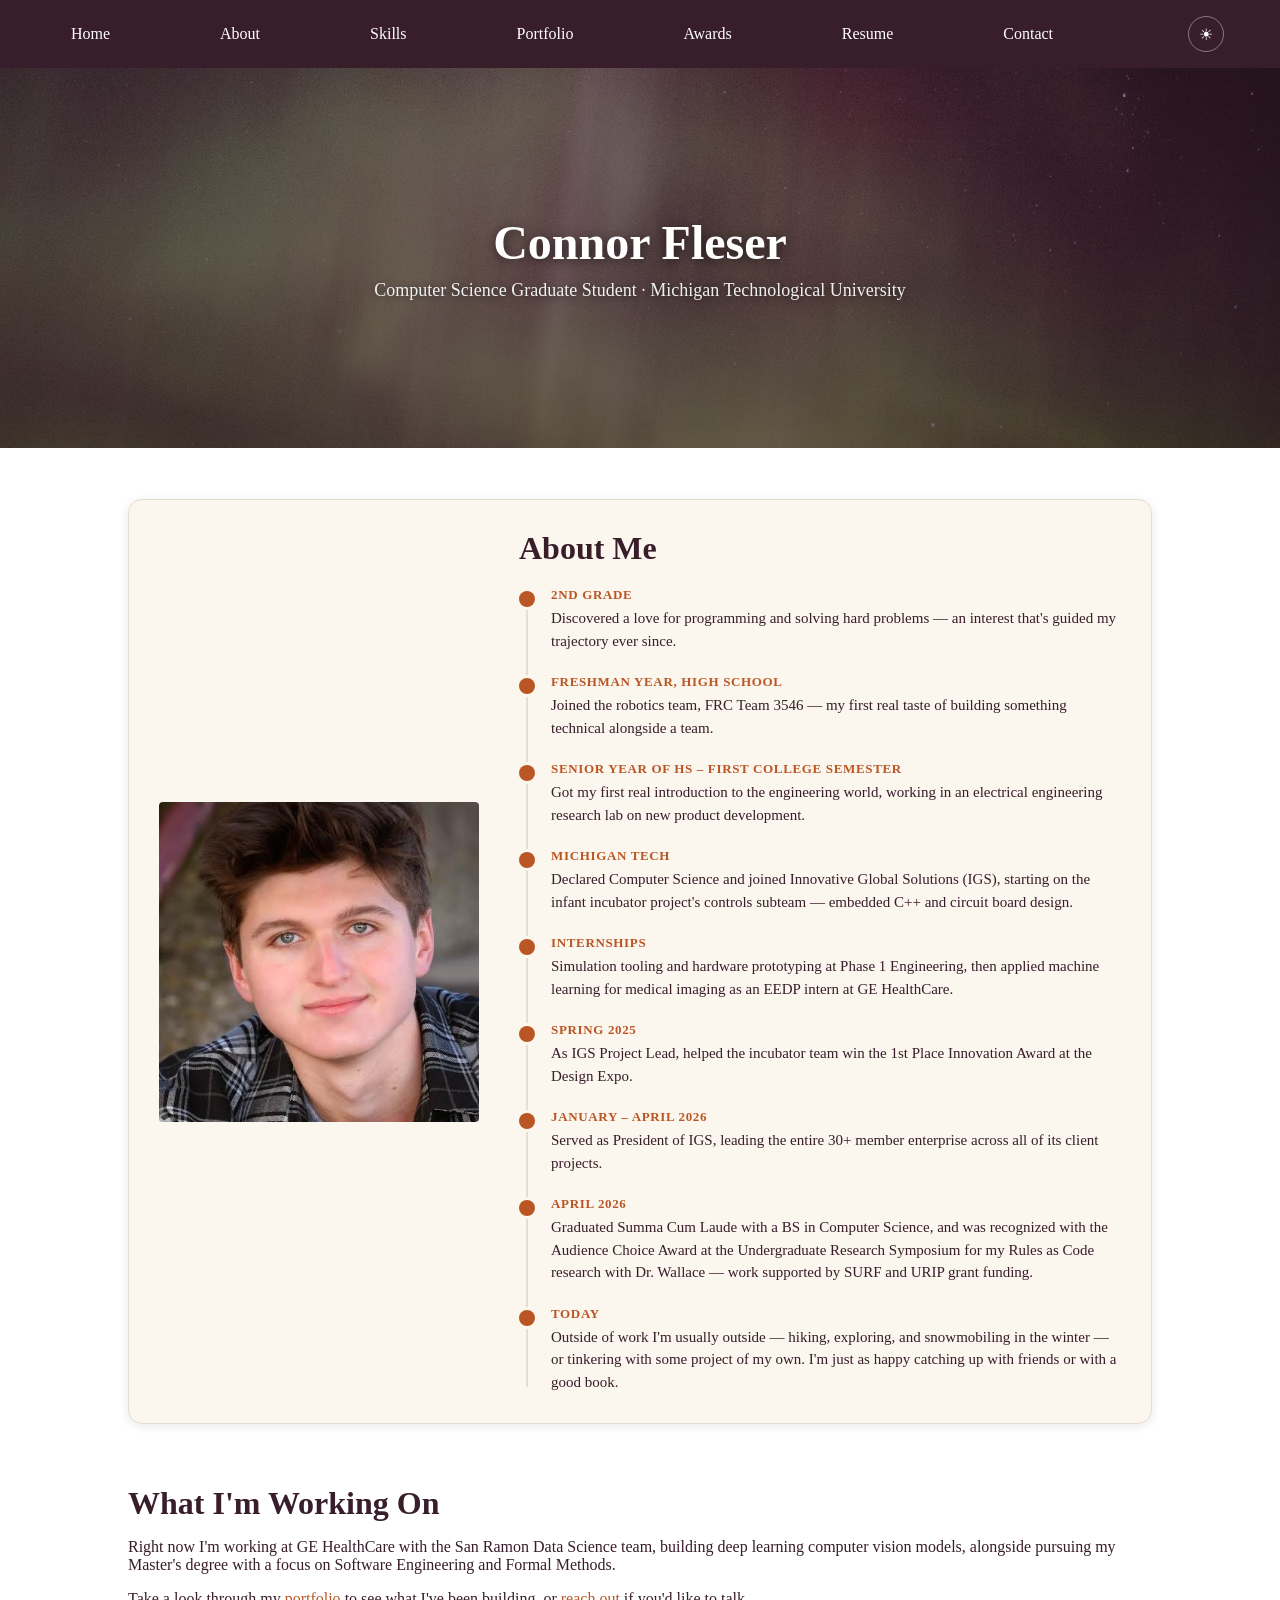
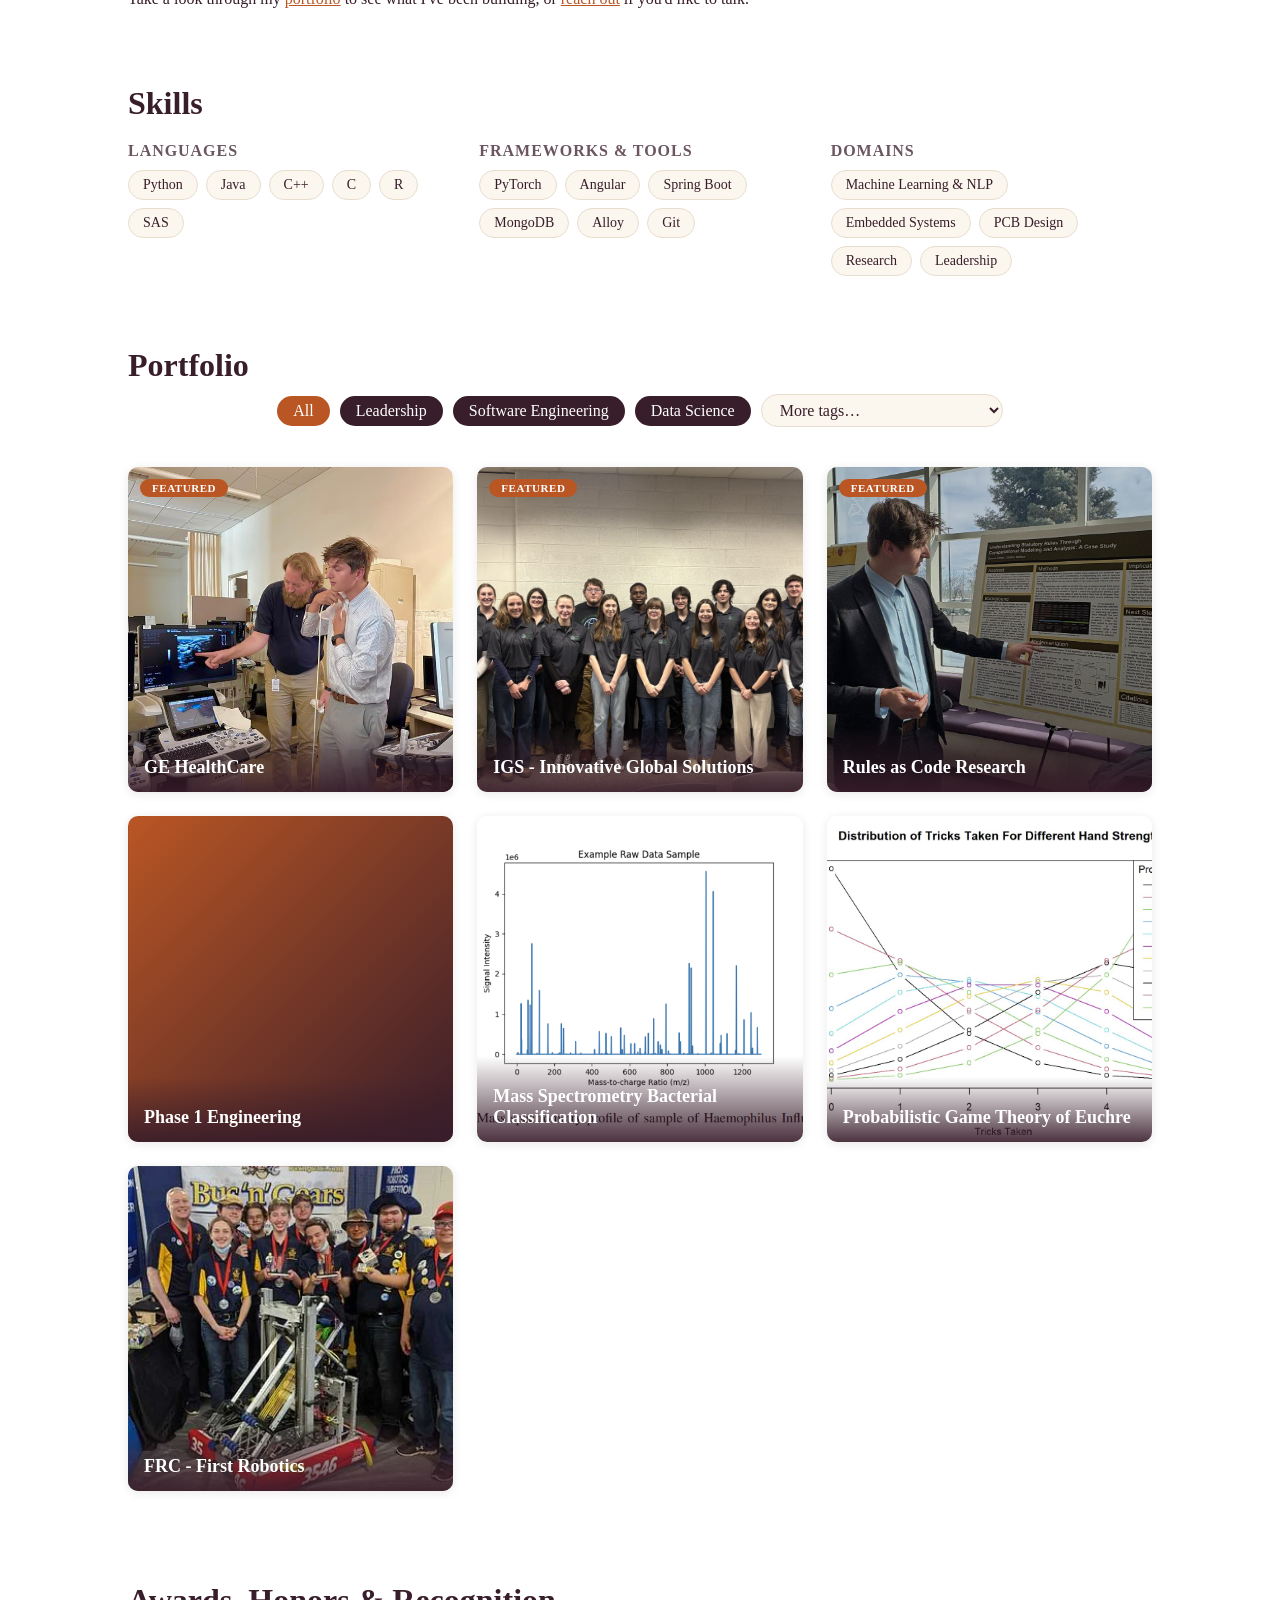
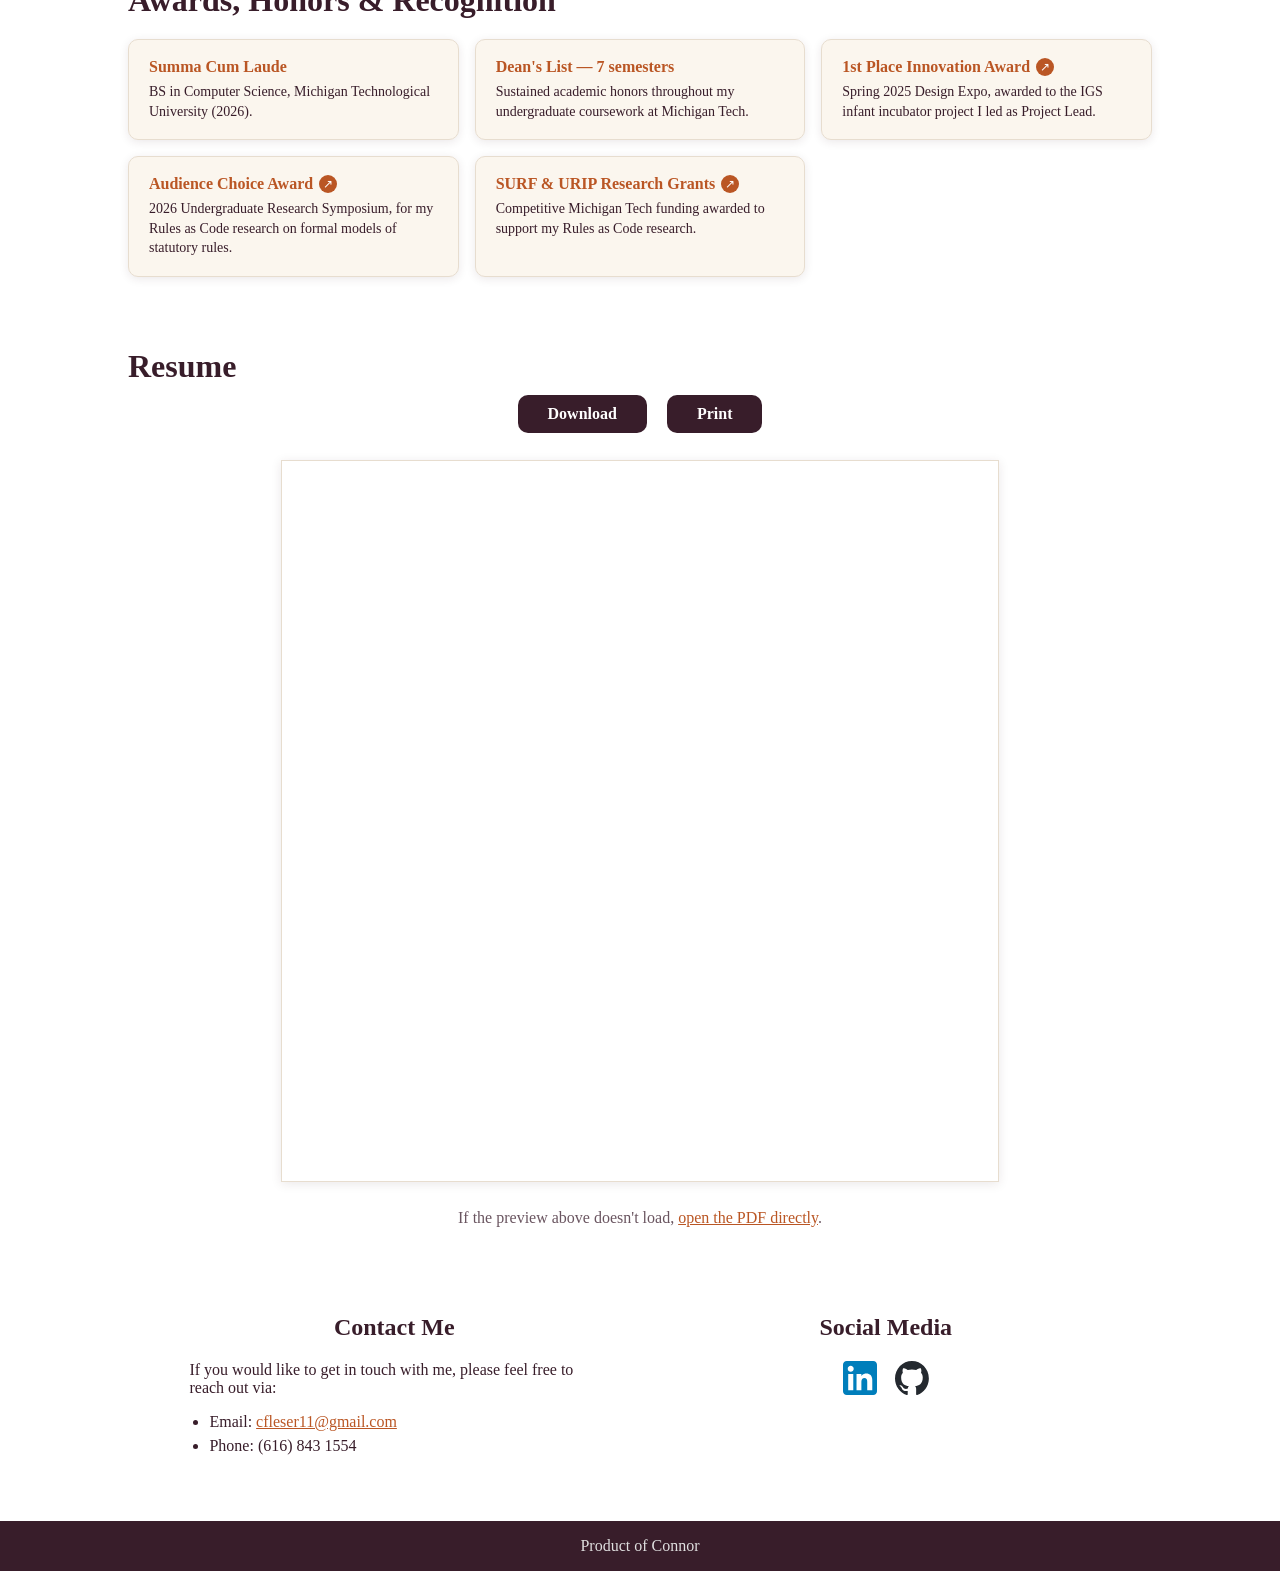
==== commit 9abe3d31: "Rework About Me as a timeline, fix award link affordance - Replace the About Me prose with a vertica" ====
--- a/index.html
+++ b/index.html
@@ -55,31 +55,83 @@
         <img class="about-card-img" src="images/portrait.jpeg" alt="Portrait of Connor Fleser">
         <div class="about-card-body">
           <h2 class="section-title">About Me</h2>
-          <p>I've been interested in software engineering and solving hard problems for my entire life
-            &mdash; particularly interested in software engineering and programming since the 2nd grade.
-            That interest guided my trajectory from joining the high school robotics team my freshman
-            year, to my first real introduction to the engineering world between my final year of high
-            school and my first semester of college, working in an electrical engineering research lab
-            on new product development.</p>
-
-          <p>When I got to Michigan Technological University to study Computer Science, I looked for a
-            way to keep building things alongside a team, which led me to the Enterprise program and
-            Innovative Global Solutions (IGS). I started on the controls subteam of our infant incubator
-            project, writing embedded C++ and designing circuit boards, and took on more responsibility
-            over time &mdash; first as Project Lead, helping the incubator team win the 1st Place
-            Innovation Award at the Spring 2025 Design Expo, and eventually as President of the entire
-            30+ member enterprise, a role I held until I graduated in April 2026.</p>
-
-          <p>Alongside that, I found myself drawn back to research, working with Dr. Wallace on formal
-            methods for interpreting statutory rules &mdash; supported by SURF and URIP grant funding,
-            and eventually recognized with the Audience Choice Award at the 2026 Undergraduate Research
-            Symposium. I picked up internship experience along the way too, from simulation tooling and
-            hardware prototyping at Phase 1 Engineering to applied machine learning for medical imaging
-            at GE HealthCare.</p>
-
-          <p>Outside of work, I'm usually outside &mdash; hiking, exploring, and snowmobiling in the
-            winter &mdash; or tinkering with some project of my own. I'm just as happy catching up with
-            friends or with a good book.</p>
+          <ol class="about-timeline">
+            <li>
+              <span class="about-timeline-marker" aria-hidden="true"></span>
+              <div class="about-timeline-content">
+                <span class="about-timeline-date">2nd Grade</span>
+                <p>Discovered a love for programming and solving hard problems &mdash; an interest
+                  that's guided my trajectory ever since.</p>
+              </div>
+            </li>
+            <li>
+              <span class="about-timeline-marker" aria-hidden="true"></span>
+              <div class="about-timeline-content">
+                <span class="about-timeline-date">Freshman Year, High School</span>
+                <p>Joined the robotics team, FRC Team 3546 &mdash; my first real taste of building
+                  something technical alongside a team.</p>
+              </div>
+            </li>
+            <li>
+              <span class="about-timeline-marker" aria-hidden="true"></span>
+              <div class="about-timeline-content">
+                <span class="about-timeline-date">Senior Year of HS &ndash; First College Semester</span>
+                <p>Got my first real introduction to the engineering world, working in an electrical
+                  engineering research lab on new product development.</p>
+              </div>
+            </li>
+            <li>
+              <span class="about-timeline-marker" aria-hidden="true"></span>
+              <div class="about-timeline-content">
+                <span class="about-timeline-date">Michigan Tech</span>
+                <p>Declared Computer Science and joined Innovative Global Solutions (IGS), starting on
+                  the infant incubator project's controls subteam &mdash; embedded C++ and circuit board
+                  design.</p>
+              </div>
+            </li>
+            <li>
+              <span class="about-timeline-marker" aria-hidden="true"></span>
+              <div class="about-timeline-content">
+                <span class="about-timeline-date">Internships</span>
+                <p>Simulation tooling and hardware prototyping at Phase 1 Engineering, then applied
+                  machine learning for medical imaging as an EEDP intern at GE HealthCare.</p>
+              </div>
+            </li>
+            <li>
+              <span class="about-timeline-marker" aria-hidden="true"></span>
+              <div class="about-timeline-content">
+                <span class="about-timeline-date">Spring 2025</span>
+                <p>As IGS Project Lead, helped the incubator team win the 1st Place Innovation Award at
+                  the Design Expo.</p>
+              </div>
+            </li>
+            <li>
+              <span class="about-timeline-marker" aria-hidden="true"></span>
+              <div class="about-timeline-content">
+                <span class="about-timeline-date">January &ndash; April 2026</span>
+                <p>Served as President of IGS, leading the entire 30+ member enterprise across all of its
+                  client projects.</p>
+              </div>
+            </li>
+            <li>
+              <span class="about-timeline-marker" aria-hidden="true"></span>
+              <div class="about-timeline-content">
+                <span class="about-timeline-date">April 2026</span>
+                <p>Graduated Summa Cum Laude with a BS in Computer Science, and was recognized with the
+                  Audience Choice Award at the Undergraduate Research Symposium for my Rules as Code
+                  research with Dr. Wallace &mdash; work supported by SURF and URIP grant funding.</p>
+              </div>
+            </li>
+            <li>
+              <span class="about-timeline-marker" aria-hidden="true"></span>
+              <div class="about-timeline-content">
+                <span class="about-timeline-date">Today</span>
+                <p>Outside of work I'm usually outside &mdash; hiking, exploring, and snowmobiling in the
+                  winter &mdash; or tinkering with some project of my own. I'm just as happy catching up
+                  with friends or with a good book.</p>
+              </div>
+            </li>
+          </ol>
         </div>
       </div>
     </section>
@@ -152,15 +204,24 @@
           <span class="award-context">Sustained academic honors throughout my undergraduate coursework at Michigan Tech.</span>
         </li>
         <li class="award-item">
-          <a class="award-title" href="https://igs.enterprise.mtu.edu/">1st Place Innovation Award</a>
+          <span class="award-title-row">
+            <span class="award-title">1st Place Innovation Award</span>
+            <a class="award-link-icon" href="https://igs.enterprise.mtu.edu/" aria-label="View the IGS website (opens in a new context)">&#8599;</a>
+          </span>
           <span class="award-context">Spring 2025 Design Expo, awarded to the IGS infant incubator project I led as Project Lead.</span>
         </li>
         <li class="award-item">
-          <a class="award-title" href="#portfolio" title="See the Rules as Code project">Audience Choice Award</a>
+          <span class="award-title-row">
+            <span class="award-title">Audience Choice Award</span>
+            <a class="award-link-icon" href="#portfolio" aria-label="See the Rules as Code project">&#8599;</a>
+          </span>
           <span class="award-context">2026 Undergraduate Research Symposium, for my Rules as Code research on formal models of statutory rules.</span>
         </li>
         <li class="award-item">
-          <a class="award-title" href="#portfolio" title="See the Rules as Code project">SURF &amp; URIP Research Grants</a>
+          <span class="award-title-row">
+            <span class="award-title">SURF &amp; URIP Research Grants</span>
+            <a class="award-link-icon" href="#portfolio" aria-label="See the Rules as Code project">&#8599;</a>
+          </span>
           <span class="award-context">Competitive Michigan Tech funding awarded to support my Rules as Code research.</span>
         </li>
       </ul>
--- a/styles/home.css
+++ b/styles/home.css
@@ -50,8 +50,8 @@
 
 .about-card {
     display: flex;
-    align-items: flex-start;
-    gap: 30px;
+    align-items: center;
+    gap: 40px;
     text-align: left;
     background-color: var(--bg-surface, #fbf6ee);
     border: 1px solid var(--border-color, #e7ddcf);
@@ -63,15 +63,70 @@
 
 .about-card-img {
     flex: 0 0 auto;
-    width: 200px;
-    height: 200px;
+    align-self: center;
+    width: 320px;
+    height: 320px;
     object-fit: cover;
-    border-radius: 12px;
+    border-radius: 4px;
 }
 
 .about-card-body {
     flex: 1 1 auto;
     min-width: 0;
+}
+
+.about-timeline {
+    position: relative;
+    list-style: none;
+    margin: 20px 0 0 0;
+    padding: 0;
+}
+
+.about-timeline::before {
+    content: "";
+    position: absolute;
+    left: 7px;
+    top: 6px;
+    bottom: 6px;
+    width: 2px;
+    background-color: var(--border-color, #e7ddcf);
+}
+
+.about-timeline li {
+    position: relative;
+    padding: 0 0 22px 32px;
+}
+
+.about-timeline li:last-child {
+    padding-bottom: 0;
+}
+
+.about-timeline-marker {
+    position: absolute;
+    left: 0;
+    top: 4px;
+    width: 16px;
+    height: 16px;
+    border-radius: 50%;
+    background-color: var(--color-primary, #ba5624);
+    box-shadow: 0 0 0 3px var(--bg-surface, #fbf6ee);
+}
+
+.about-timeline-date {
+    display: block;
+    font-weight: bold;
+    font-size: 13px;
+    text-transform: uppercase;
+    letter-spacing: 0.05em;
+    color: var(--color-primary, #ba5624);
+    margin-bottom: 4px;
+}
+
+.about-timeline-content p {
+    margin: 0;
+    font-size: 15px;
+    line-height: 1.5;
+    color: var(--text-color, #381d2a);
 }
 
 @media (max-width: 700px) {
@@ -83,8 +138,12 @@
     }
 
     .about-card-img {
-        width: 160px;
-        height: 160px;
+        width: 220px;
+        height: 220px;
+    }
+
+    .about-timeline {
+        text-align: left;
     }
 }
 
@@ -98,13 +157,3 @@
     text-align: left;
 }
 
-#about {
-    display: block;
-    padding-top: 10px;
-    padding-bottom: 10px;
-}
-
-#about-text {
-    text-align: left;
-}
-
--- a/styles/awards.css
+++ b/styles/awards.css
@@ -24,15 +24,35 @@
     box-shadow: var(--shadow-card, 0 2px 10px rgba(56, 29, 42, 0.10));
 }
 
+.award-title-row {
+    display: flex;
+    align-items: center;
+    gap: 6px;
+    width: fit-content;
+}
+
 .award-title {
     font-weight: bold;
     color: var(--color-primary, #ba5624);
-    text-decoration: none;
-    width: fit-content;
 }
 
-a.award-title:hover {
-    text-decoration: underline;
+.award-link-icon {
+    display: inline-flex;
+    align-items: center;
+    justify-content: center;
+    width: 18px;
+    height: 18px;
+    border-radius: 50%;
+    font-size: 12px;
+    line-height: 1;
+    color: var(--text-on-dark, white);
+    background-color: var(--color-primary, #ba5624);
+    text-decoration: none;
+    flex-shrink: 0;
+}
+
+.award-link-icon:hover {
+    background-color: var(--color-primary-hover, #ffa552);
 }
 
 .award-context {
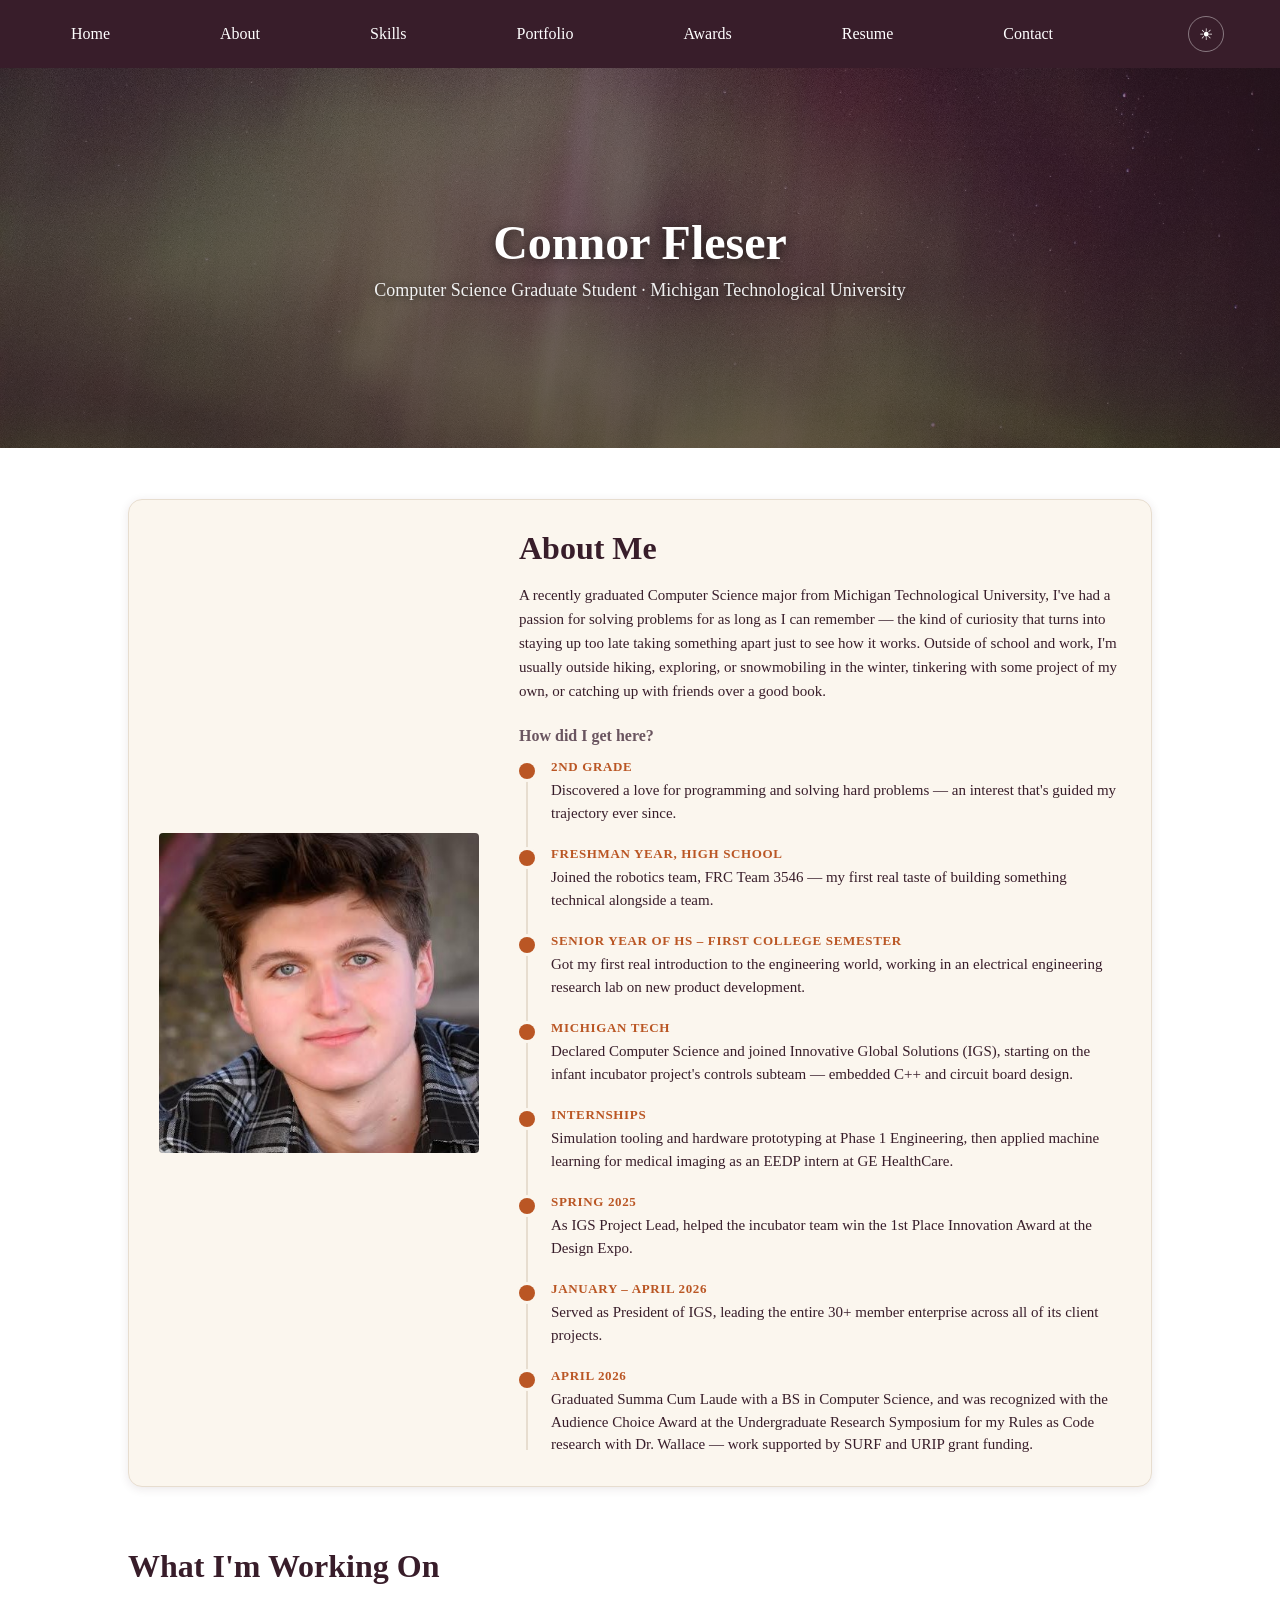
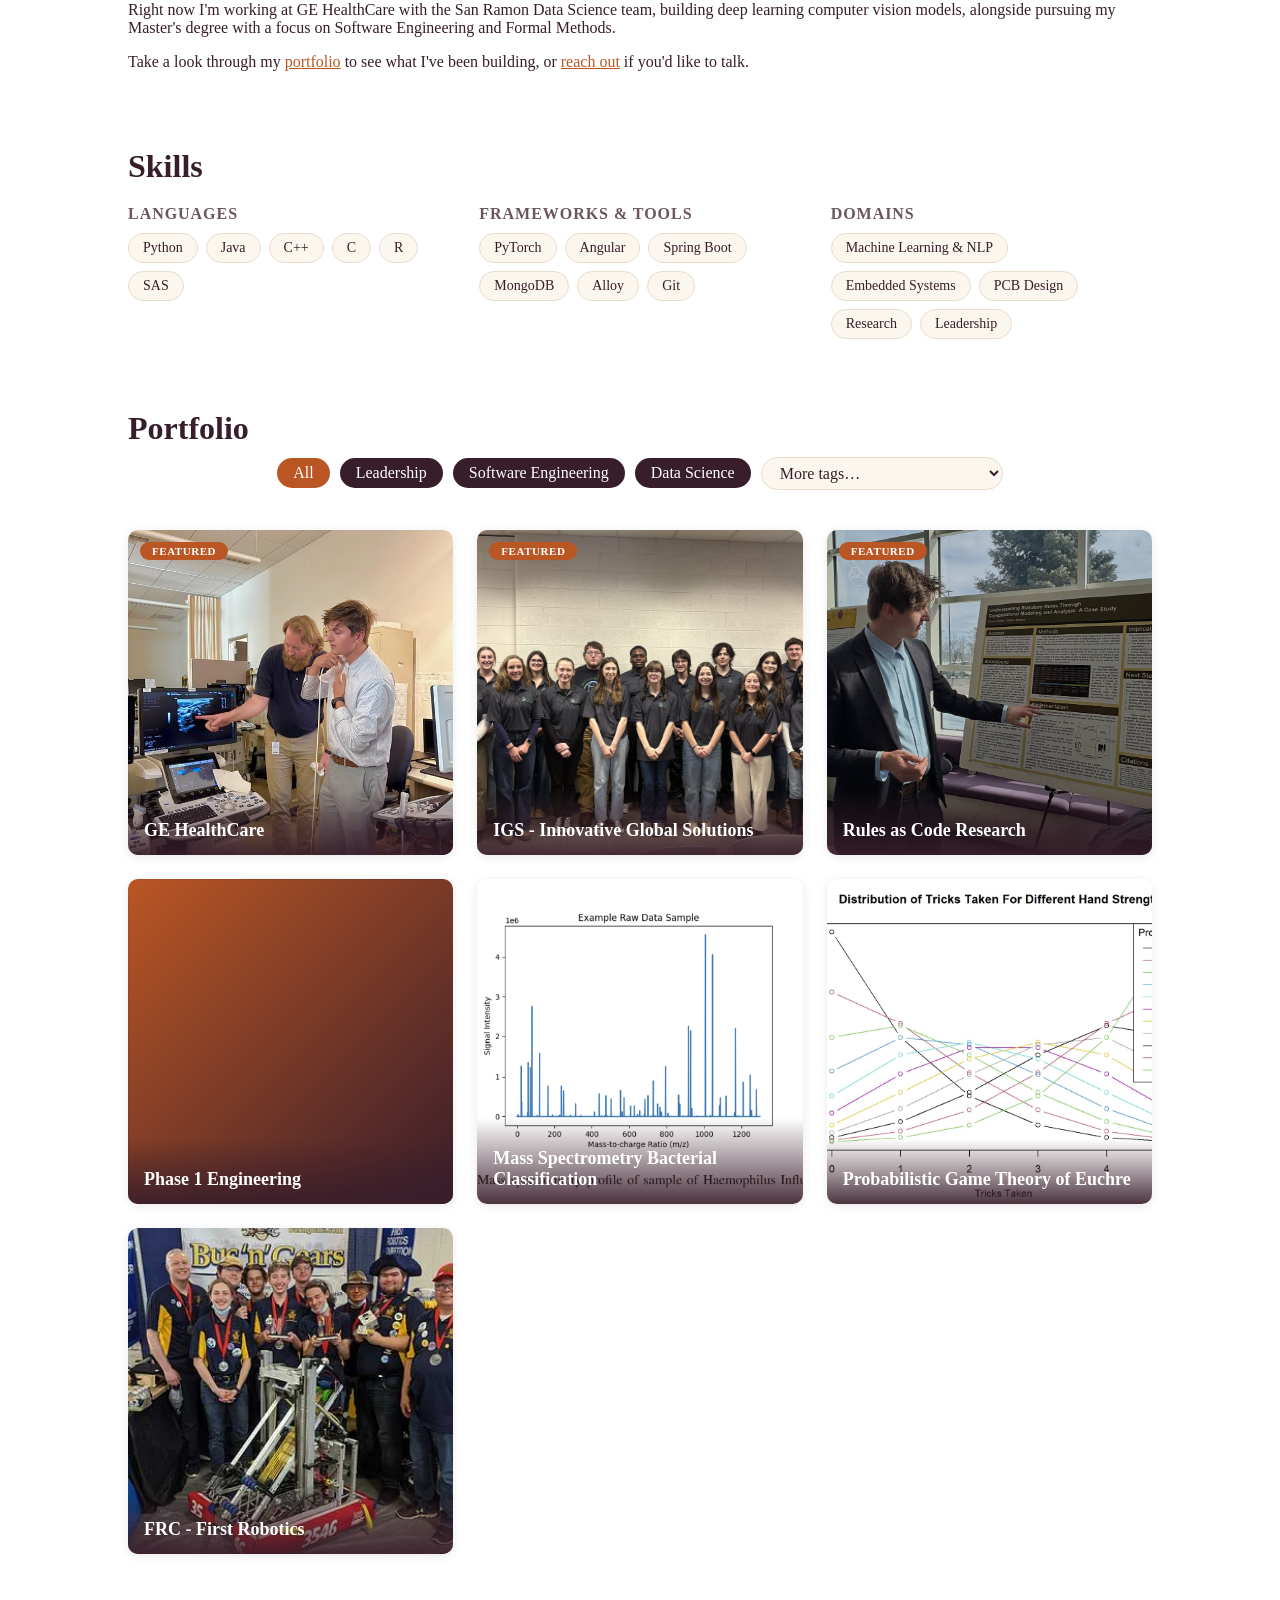
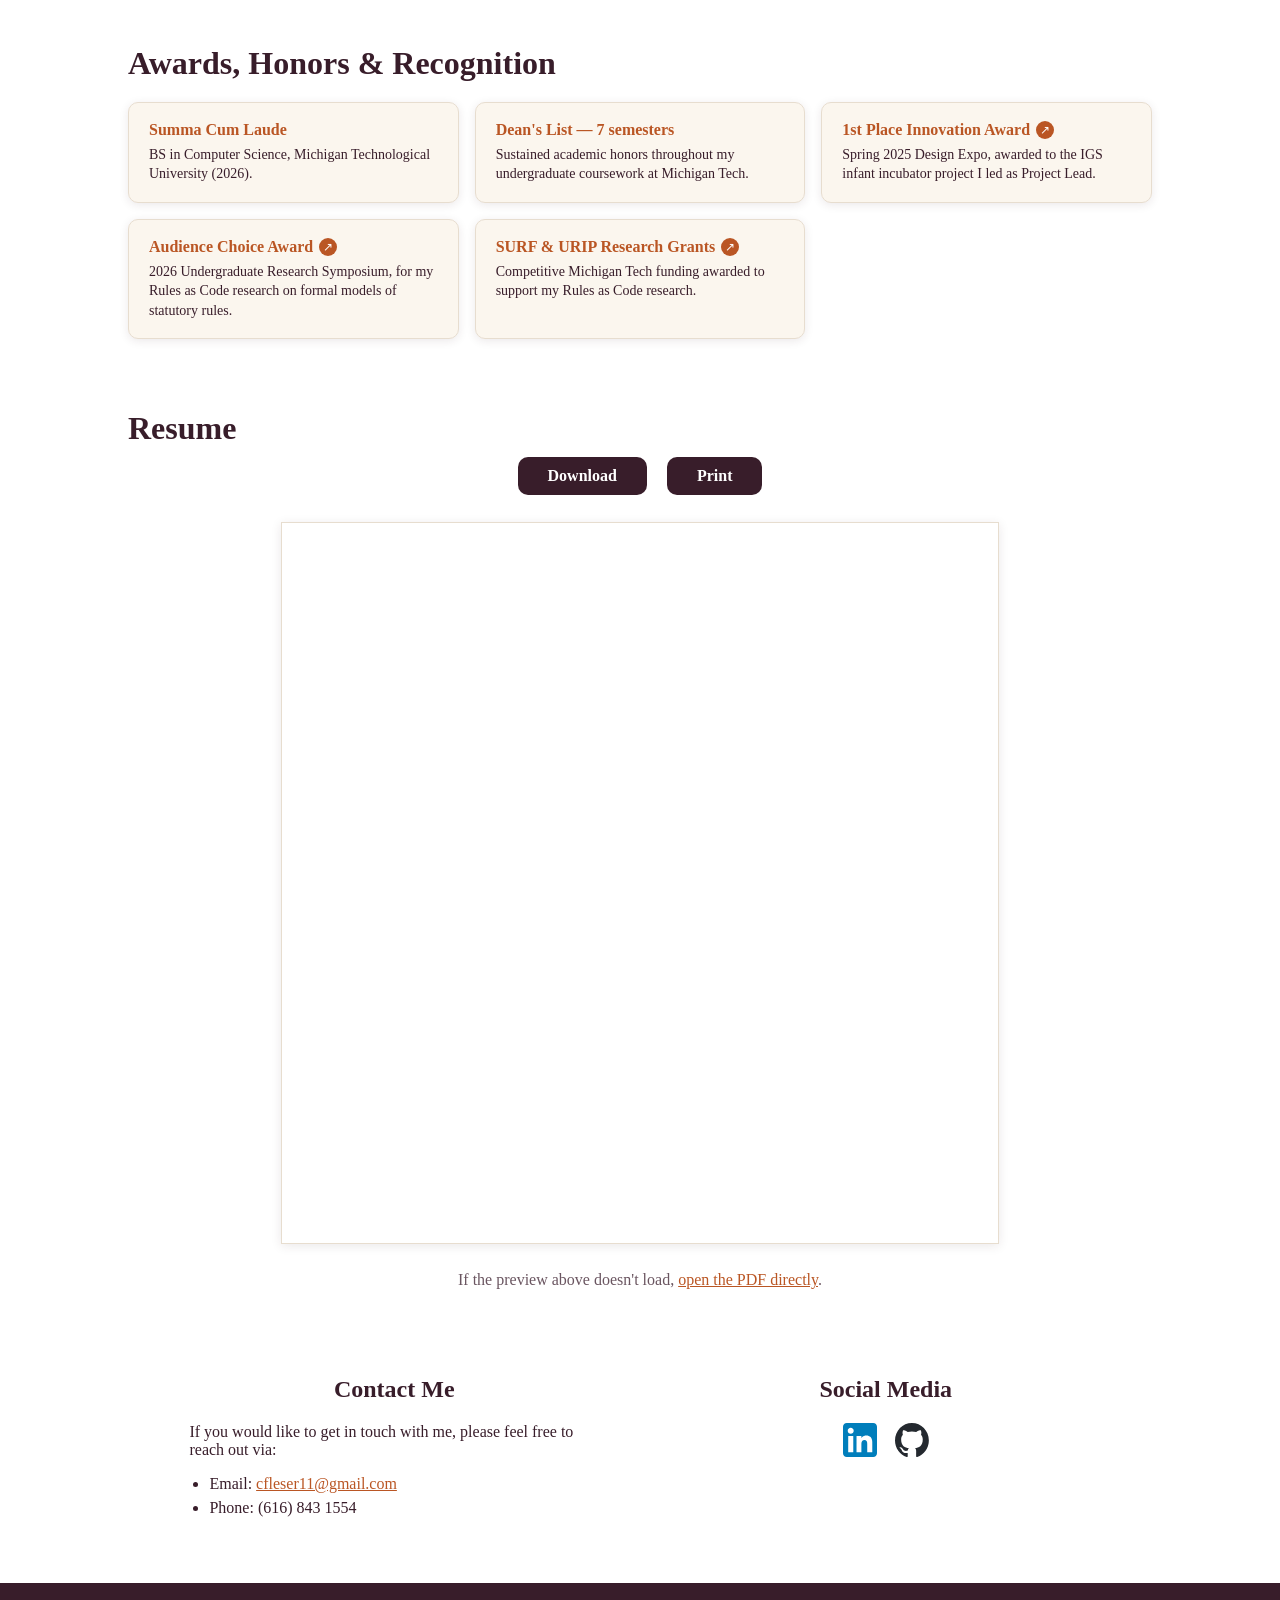
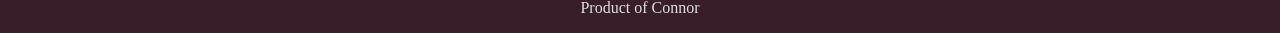
==== commit 786e1d2d: "Add an About Me intro summary ahead of the timeline - Short intro paragraph summarizing who I am (re" ====
--- a/index.html
+++ b/index.html
@@ -55,6 +55,14 @@
         <img class="about-card-img" src="images/portrait.jpeg" alt="Portrait of Connor Fleser">
         <div class="about-card-body">
           <h2 class="section-title">About Me</h2>
+          <p class="about-intro">A recently graduated Computer Science major from Michigan
+            Technological University, I've had a passion for solving problems for as long as I can
+            remember &mdash; the kind of curiosity that turns into staying up too late taking something
+            apart just to see how it works. Outside of school and work, I'm usually outside hiking,
+            exploring, or snowmobiling in the winter, tinkering with some project of my own, or catching
+            up with friends over a good book.</p>
+
+          <h3 class="about-timeline-lead">How did I get here?</h3>
           <ol class="about-timeline">
             <li>
               <span class="about-timeline-marker" aria-hidden="true"></span>
@@ -120,15 +128,6 @@
                 <p>Graduated Summa Cum Laude with a BS in Computer Science, and was recognized with the
                   Audience Choice Award at the Undergraduate Research Symposium for my Rules as Code
                   research with Dr. Wallace &mdash; work supported by SURF and URIP grant funding.</p>
-              </div>
-            </li>
-            <li>
-              <span class="about-timeline-marker" aria-hidden="true"></span>
-              <div class="about-timeline-content">
-                <span class="about-timeline-date">Today</span>
-                <p>Outside of work I'm usually outside &mdash; hiking, exploring, and snowmobiling in the
-                  winter &mdash; or tinkering with some project of my own. I'm just as happy catching up
-                  with friends or with a good book.</p>
               </div>
             </li>
           </ol>
--- a/styles/home.css
+++ b/styles/home.css
@@ -75,10 +75,23 @@
     min-width: 0;
 }
 
+.about-intro {
+    margin: 16px 0 0 0;
+    font-size: 15px;
+    line-height: 1.6;
+    color: var(--text-color, #381d2a);
+}
+
+.about-timeline-lead {
+    margin: 24px 0 0 0;
+    font-size: 16px;
+    color: var(--text-muted, #6a5560);
+}
+
 .about-timeline {
     position: relative;
     list-style: none;
-    margin: 20px 0 0 0;
+    margin: 14px 0 0 0;
     padding: 0;
 }
 
